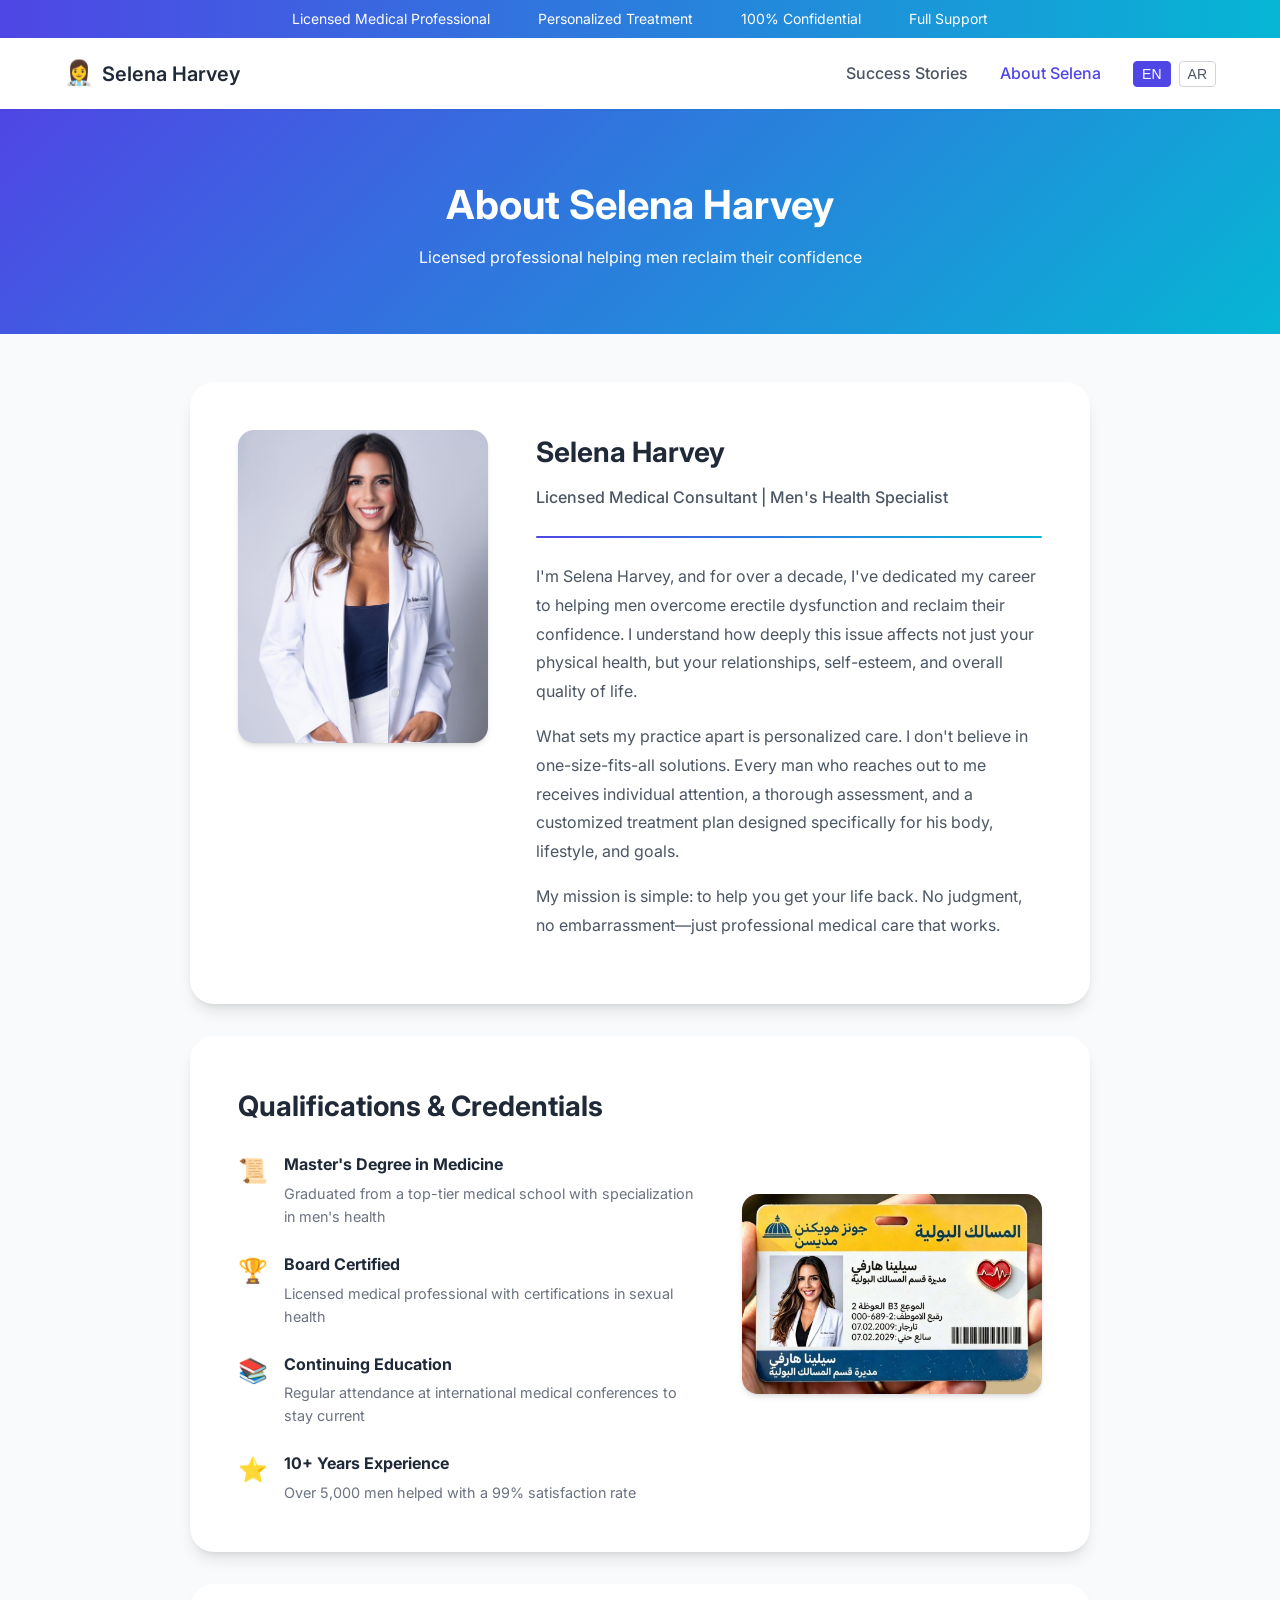
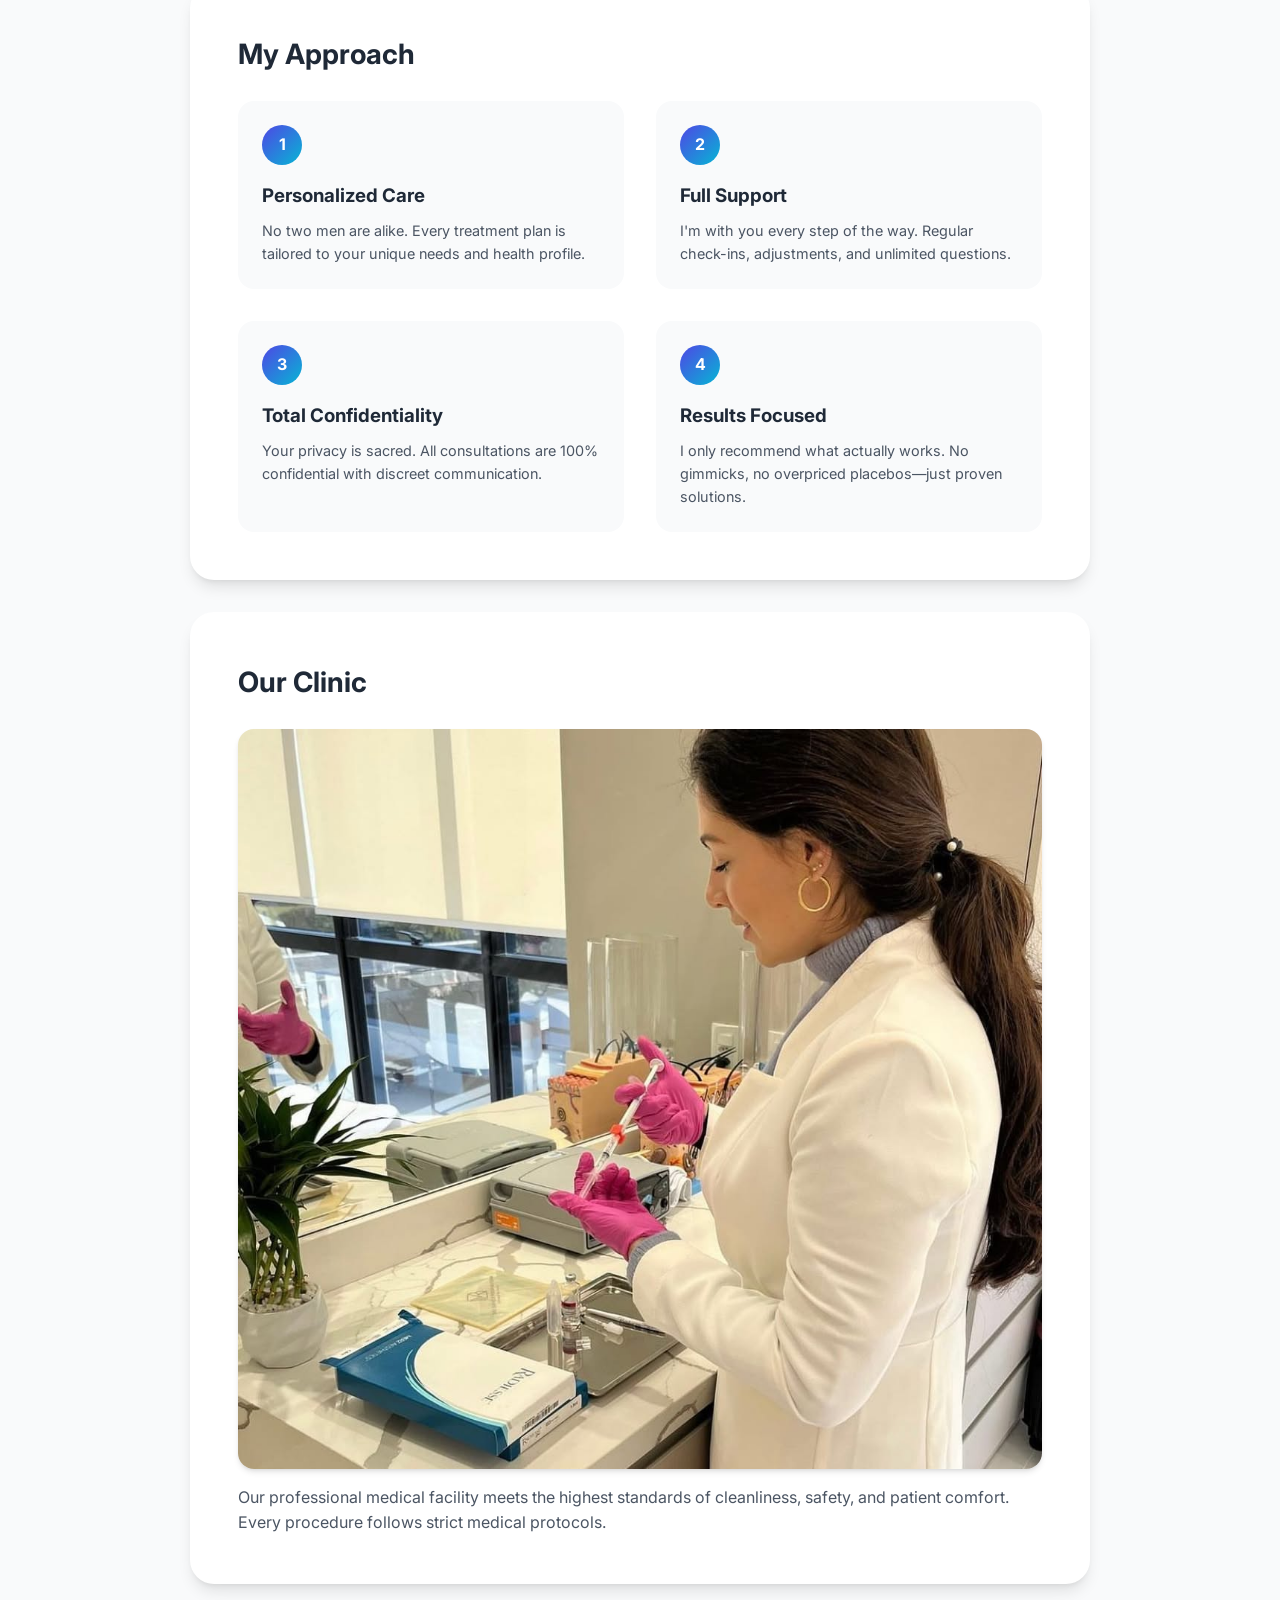
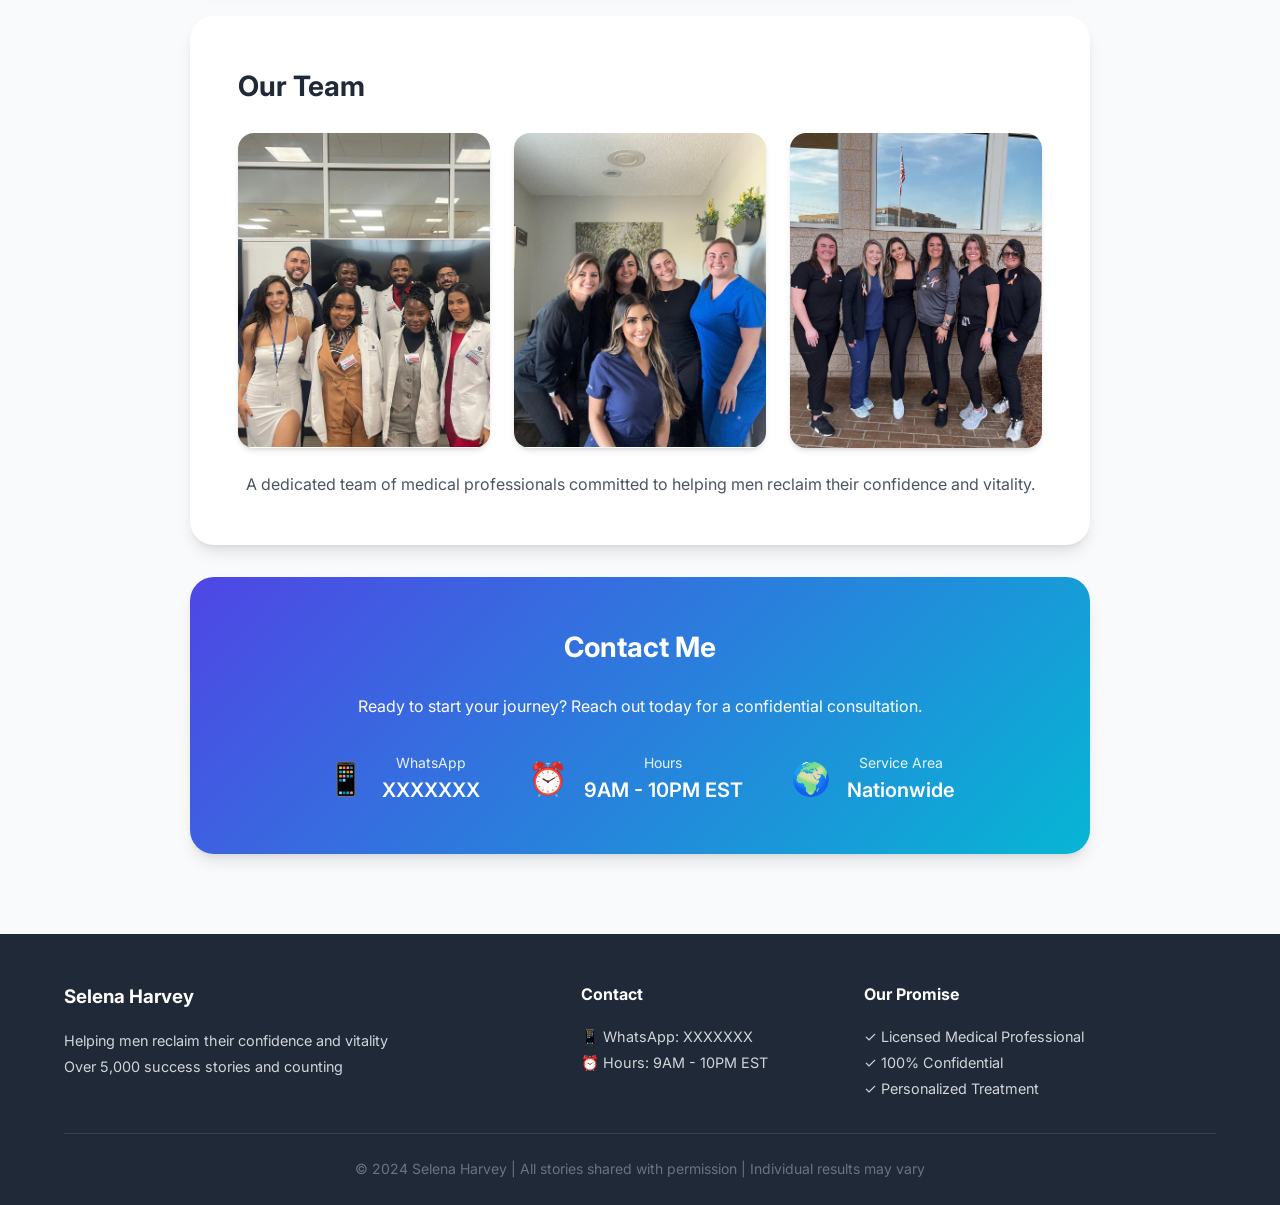
==== about.html @ 059a6baf "Add files via upload" ====
<!DOCTYPE html>
<html lang="en" dir="ltr">
<head>
  <meta charset="UTF-8">
  <meta name="viewport" content="width=device-width, initial-scale=1.0">
  <title>About Selena Harvey - Licensed Medical Professional</title>
  <link rel="preconnect" href="https://fonts.googleapis.com">
  <link rel="preconnect" href="https://fonts.gstatic.com" crossorigin>
  <link href="https://fonts.googleapis.com/css2?family=Inter:wght@400;500;600;700;800&display=swap" rel="stylesheet">
  <link rel="stylesheet" href="style.css">
</head>
<body class="about-page">
  <!-- Trust Bar -->
  <div class="trust-bar">
    <div class="container">
      <span data-i18n="trust_licensed">✓ Licensed Medical Professional</span>
      <span data-i18n="trust_personalized">✓ Personalized Treatment</span>
      <span data-i18n="trust_confidential">✓ 100% Confidential</span>
      <span data-i18n="trust_support">✓ Full Support</span>
    </div>
  </div>

  <!-- Navbar -->
  <nav class="navbar">
    <div class="container">
      <a href="index.html" class="logo">
        <span class="logo-icon">👩‍⚕️</span>
        <span data-i18n="selena_name">Selena Harvey</span>
      </a>
      <div class="nav-links">
        <a href="index.html" data-i18n="nav_home">Success Stories</a>
        <a href="about.html" class="active" data-i18n="nav_about">About Selena</a>
        <div class="lang-switcher">
          <button class="lang-btn active" onclick="switchLang('en')">EN</button>
          <button class="lang-btn" onclick="switchLang('ar')">AR</button>
        </div>
      </div>
      <button class="mobile-menu-btn" onclick="toggleMobileMenu()">☰</button>
    </div>
  </nav>
  <div class="mobile-menu" id="mobileMenu">
    <a href="index.html" data-i18n="nav_home">Success Stories</a>
    <a href="about.html" data-i18n="nav_about">About Selena</a>
    <div class="lang-switcher" style="padding: 0.75rem 0;">
      <button class="lang-btn active" onclick="switchLang('en')">EN</button>
      <button class="lang-btn" onclick="switchLang('ar')">AR</button>
    </div>
  </div>

  <!-- Page Header -->
  <section class="page-header">
    <div class="container">
      <h1 data-i18n="about_title">About Selena Harvey</h1>
      <p data-i18n="about_subtitle">Licensed professional helping men reclaim their confidence</p>
    </div>
  </section>

  <!-- About Section with Side Images -->
  <section class="about-section">
    <!-- Left Side Images -->
    <div class="side-images-outer left-outer">
      <div class="outer-image">
        <img src="images/work2.jpg" alt="Work">
      </div>
      <div class="outer-image">
        <img src="images/work3.jpg" alt="Work">
      </div>
    </div>

    <!-- Main Content -->
    <div class="container">
      <div class="about-content">
        <!-- Selena Profile -->
        <div class="about-card selena-profile">
          <div class="profile-image">
            <img src="images/selena.jpg" alt="Selena Harvey">
          </div>
          <div class="profile-info">
            <h2 data-i18n="selena_name">Selena Harvey</h2>
            <p class="profile-title" data-i18n="selena_title">Licensed Medical Consultant | Men's Health Specialist</p>
            <div class="profile-divider"></div>
            <p data-i18n="about_intro1">I'm Selena Harvey, and for over a decade, I've dedicated my career to helping men overcome erectile dysfunction and reclaim their confidence. I understand how deeply this issue affects not just your physical health, but your relationships, self-esteem, and overall quality of life.</p>
            <p data-i18n="about_intro2">What sets my practice apart is personalized care. I don't believe in one-size-fits-all solutions. Every man who reaches out to me receives individual attention, a thorough assessment, and a customized treatment plan designed specifically for his body, lifestyle, and goals.</p>
            <p data-i18n="about_intro3">My mission is simple: to help you get your life back. No judgment, no embarrassment—just professional medical care that works.</p>
          </div>
        </div>

        <!-- Qualifications -->
        <div class="about-card qualifications-card">
          <div class="qualifications-content">
            <h2 data-i18n="qual_title">Qualifications & Credentials</h2>
            <div class="qualification-list">
              <div class="qual-item">
                <span class="qual-icon">📜</span>
                <div>
                  <h4 data-i18n="qual1_title">Master's Degree in Medicine</h4>
                  <p data-i18n="qual1_desc">Graduated from a top-tier medical school with specialization in men's health</p>
                </div>
              </div>
              <div class="qual-item">
                <span class="qual-icon">🏆</span>
                <div>
                  <h4 data-i18n="qual2_title">Board Certified</h4>
                  <p data-i18n="qual2_desc">Licensed medical professional with certifications in sexual health</p>
                </div>
              </div>
              <div class="qual-item">
                <span class="qual-icon">📚</span>
                <div>
                  <h4 data-i18n="qual3_title">Continuing Education</h4>
                  <p data-i18n="qual3_desc">Regular attendance at international medical conferences to stay current</p>
                </div>
              </div>
              <div class="qual-item">
                <span class="qual-icon">⭐</span>
                <div>
                  <h4 data-i18n="qual4_title">10+ Years Experience</h4>
                  <p data-i18n="qual4_desc">Over 5,000 men helped with a 99% satisfaction rate</p>
                </div>
              </div>
            </div>
          </div>
          <div class="qualifications-image">
            <img src="images/card.png" alt="Credentials Card">
          </div>
        </div>

        <!-- My Approach -->
        <div class="about-card">
          <h2 data-i18n="approach_title">My Approach</h2>
          <div class="features-grid">
            <div class="feature-item">
              <div class="feature-icon">1</div>
              <h3 data-i18n="approach1_title">Personalized Care</h3>
              <p data-i18n="approach1_desc">No two men are alike. Every treatment plan is tailored to your unique needs and health profile.</p>
            </div>
            <div class="feature-item">
              <div class="feature-icon">2</div>
              <h3 data-i18n="approach2_title">Full Support</h3>
              <p data-i18n="approach2_desc">I'm with you every step of the way. Regular check-ins, adjustments, and unlimited questions.</p>
            </div>
            <div class="feature-item">
              <div class="feature-icon">3</div>
              <h3 data-i18n="approach3_title">Total Confidentiality</h3>
              <p data-i18n="approach3_desc">Your privacy is sacred. All consultations are 100% confidential with discreet communication.</p>
            </div>
            <div class="feature-item">
              <div class="feature-icon">4</div>
              <h3 data-i18n="approach4_title">Results Focused</h3>
              <p data-i18n="approach4_desc">I only recommend what actually works. No gimmicks, no overpriced placebos—just proven solutions.</p>
            </div>
          </div>
        </div>

        <!-- Our Clinic -->
        <div class="about-card">
          <h2 data-i18n="clinic_title">Our Clinic</h2>
          <div class="work-image">
            <img src="images/work.jpg" alt="Our Clinic">
          </div>
          <p style="margin-top: 1rem; color: var(--gray-600);" data-i18n="clinic_desc">Our professional medical facility meets the highest standards of cleanliness, safety, and patient comfort. Every procedure follows strict medical protocols.</p>
        </div>

        <!-- Our Team -->
        <div class="about-card">
          <h2 data-i18n="about_team_title">Our Team</h2>
          <div class="team-gallery">
            <div class="team-photo">
              <img src="images/team.jpg" alt="Our Team">
            </div>
            <div class="team-photo">
              <img src="images/team2.jpg" alt="Our Team">
            </div>
            <div class="team-photo">
              <img src="images/team3.jpg" alt="Our Team">
            </div>
          </div>
          <p style="margin-top: 1.5rem; color: var(--gray-600); text-align: center;" data-i18n="about_team_desc">A dedicated team of medical professionals committed to helping men reclaim their confidence and vitality.</p>
        </div>

        <!-- Contact Card -->
        <div class="about-card contact-card">
          <h2 data-i18n="contact_title">Contact Me</h2>
          <p data-i18n="contact_desc">Ready to start your journey? Reach out today for a confidential consultation.</p>
          <div class="contact-info-large">
            <div class="contact-item">
              <span class="contact-icon">📱</span>
              <div>
                <span class="contact-label" data-i18n="contact_whatsapp">WhatsApp</span>
                <span class="contact-value">XXXXXXX</span>
              </div>
            </div>
            <div class="contact-item">
              <span class="contact-icon">⏰</span>
              <div>
                <span class="contact-label" data-i18n="contact_hours">Hours</span>
                <span class="contact-value">9AM - 10PM EST</span>
              </div>
            </div>
            <div class="contact-item">
              <span class="contact-icon">🌍</span>
              <div>
                <span class="contact-label" data-i18n="contact_area">Service Area</span>
                <span class="contact-value" data-i18n="contact_nationwide">Nationwide</span>
              </div>
            </div>
          </div>
        </div>
      </div>
    </div>

    <!-- Right Side Images -->
    <div class="side-images-outer right-outer">
      <div class="outer-image">
        <img src="images/work4.jpg" alt="Work">
      </div>
      <div class="outer-image">
        <img src="images/work5.jpg" alt="Work">
      </div>
    </div>
  </section>

  <!-- Footer -->
  <footer class="footer">
    <div class="container">
      <div class="footer-content">
        <div class="footer-section">
          <h3 data-i18n="selena_name">Selena Harvey</h3>
          <p>
            <span data-i18n="footer_tagline">Helping men reclaim their confidence and vitality</span><br>
            <span data-i18n="footer_stories">Over 5,000 success stories and counting</span>
          </p>
        </div>
        <div class="footer-section">
          <h4 data-i18n="footer_contact">Contact</h4>
          <p>📱 <span data-i18n="footer_whatsapp">WhatsApp: XXXXXXX</span></p>
          <p>⏰ <span data-i18n="footer_hours">Hours: 9AM - 10PM EST</span></p>
        </div>
        <div class="footer-section">
          <h4 data-i18n="footer_promise">Our Promise</h4>
          <p>
            ✓ <span data-i18n="trust_licensed">Licensed Medical Professional</span><br>
            ✓ <span data-i18n="trust_confidential">100% Confidential</span><br>
            ✓ <span data-i18n="trust_personalized">Personalized Treatment</span>
          </p>
        </div>
      </div>
      <div class="footer-bottom">
        <p data-i18n="footer_copy">© 2024 Selena Harvey | All stories shared with permission | Individual results may vary</p>
      </div>
    </div>
  </footer>

  <script>
    // Translations
    const translations = {
      en: {
        trust_licensed: "Licensed Medical Professional",
        trust_personalized: "Personalized Treatment",
        trust_confidential: "100% Confidential",
        trust_support: "Full Support",
        selena_name: "Selena Harvey",
        selena_title: "Licensed Medical Consultant | Men's Health Specialist",
        nav_home: "Success Stories",
        nav_about: "About Selena",
        about_title: "About Selena Harvey",
        about_subtitle: "Licensed professional helping men reclaim their confidence",
        about_intro1: "I'm Selena Harvey, and for over a decade, I've dedicated my career to helping men overcome erectile dysfunction and reclaim their confidence. I understand how deeply this issue affects not just your physical health, but your relationships, self-esteem, and overall quality of life.",
        about_intro2: "What sets my practice apart is personalized care. I don't believe in one-size-fits-all solutions. Every man who reaches out to me receives individual attention, a thorough assessment, and a customized treatment plan designed specifically for his body, lifestyle, and goals.",
        about_intro3: "My mission is simple: to help you get your life back. No judgment, no embarrassment—just professional medical care that works.",
        qual_title: "Qualifications & Credentials",
        qual1_title: "Master's Degree in Medicine",
        qual1_desc: "Graduated from a top-tier medical school with specialization in men's health",
        qual2_title: "Board Certified",
        qual2_desc: "Licensed medical professional with certifications in sexual health",
        qual3_title: "Continuing Education",
        qual3_desc: "Regular attendance at international medical conferences to stay current",
        qual4_title: "10+ Years Experience",
        qual4_desc: "Over 5,000 men helped with a 99% satisfaction rate",
        approach_title: "My Approach",
        approach1_title: "Personalized Care",
        approach1_desc: "No two men are alike. Every treatment plan is tailored to your unique needs and health profile.",
        approach2_title: "Full Support",
        approach2_desc: "I'm with you every step of the way. Regular check-ins, adjustments, and unlimited questions.",
        approach3_title: "Total Confidentiality",
        approach3_desc: "Your privacy is sacred. All consultations are 100% confidential with discreet communication.",
        approach4_title: "Results Focused",
        approach4_desc: "I only recommend what actually works. No gimmicks, no overpriced placebos—just proven solutions.",
        clinic_title: "Our Clinic",
        clinic_desc: "Our professional medical facility meets the highest standards of cleanliness, safety, and patient comfort. Every procedure follows strict medical protocols.",
        about_team_title: "Our Team",
        about_team_desc: "A dedicated team of medical professionals committed to helping men reclaim their confidence and vitality.",
        contact_title: "Contact Me",
        contact_desc: "Ready to start your journey? Reach out today for a confidential consultation.",
        contact_whatsapp: "WhatsApp",
        contact_hours: "Hours",
        contact_area: "Service Area",
        contact_nationwide: "Nationwide",
        footer_tagline: "Helping men reclaim their confidence and vitality",
        footer_stories: "Over 5,000 success stories and counting",
        footer_contact: "Contact",
        footer_whatsapp: "WhatsApp: XXXXXXX",
        footer_hours: "Hours: 9AM - 10PM EST",
        footer_promise: "Our Promise",
        footer_copy: "© 2024 Selena Harvey | All stories shared with permission | Individual results may vary"
      },
      ar: {
        trust_licensed: "أخصائي طبي مرخص",
        trust_personalized: "علاج مخصص",
        trust_confidential: "100% سرية",
        trust_support: "دعم كامل",
        selena_name: "سيلينا هارفي",
        selena_title: "استشارية طبية مرخصة | أخصائية صحة الرجال",
        nav_home: "قصص النجاح",
        nav_about: "عن سيلينا",
        about_title: "عن سيلينا هارفي",
        about_subtitle: "أخصائية مرخصة تساعد الرجال على استعادة ثقتهم",
        about_intro1: "أنا سيلينا هارفي، وعلى مدار أكثر من عقد، كرست حياتي المهنية لمساعدة الرجال على التغلب على ضعف الانتصاب واستعادة ثقتهم بأنفسهم. أفهم كيف تؤثر هذه المشكلة بعمق ليس فقط على صحتك البدنية، بل على علاقاتك وتقديرك لذاتك وجودة حياتك بشكل عام.",
        about_intro2: "ما يميز ممارستي هو الرعاية الشخصية. لا أؤمن بالحلول الجاهزة. كل رجل يتواصل معي يحصل على اهتمام فردي، وتقييم شامل، وخطة علاج مخصصة مصممة خصيصاً لجسده وأسلوب حياته وأهدافه.",
        about_intro3: "مهمتي بسيطة: مساعدتك في استعادة حياتك. لا أحكام، لا إحراج—فقط رعاية طبية مهنية تعمل.",
        qual_title: "المؤهلات والشهادات",
        qual1_title: "درجة الماجستير في الطب",
        qual1_desc: "تخرجت من كلية طبية من الطراز الأول بتخصص في صحة الرجال",
        qual2_title: "معتمدة من المجلس",
        qual2_desc: "أخصائية طبية مرخصة مع شهادات في الصحة الجنسية",
        qual3_title: "التعليم المستمر",
        qual3_desc: "حضور منتظم للمؤتمرات الطبية الدولية للبقاء على اطلاع",
        qual4_title: "أكثر من 10 سنوات خبرة",
        qual4_desc: "تمت مساعدة أكثر من 5,000 رجل مع معدل رضا 99%",
        approach_title: "نهجي",
        approach1_title: "رعاية شخصية",
        approach1_desc: "لا يوجد رجلان متشابهان. كل خطة علاج مخصصة لتناسب احتياجاتك الفريدة وملفك الصحي.",
        approach2_title: "دعم كامل",
        approach2_desc: "أنا معك في كل خطوة على الطريق. فحوصات دورية، تعديلات، وأسئلة غير محدودة.",
        approach3_title: "سرية تامة",
        approach3_desc: "خصوصيتك مقدسة. جميع الاستشارات سرية 100% مع تواصل محترم.",
        approach4_title: "تركيز على النتائج",
        approach4_desc: "أوصي فقط بما يعمل فعلاً. لا حيل، لا أدوية وهمية بأسعار مبالغ فيها—فقط حلول مثبتة.",
        clinic_title: "عيادتنا",
        clinic_desc: "تلبي منشأتنا الطبية المحترفة أعلى معايير النظافة والسلامة وراحة المرضى. كل إجراء يتبع بروتوكولات طبية صارمة.",
        about_team_title: "فريقنا",
        about_team_desc: "فريق طبي متخصص ملتزم بمساعدة الرجال على استعادة ثقتهم وحيويتهم.",
        contact_title: "اتصل بي",
        contact_desc: "مستعد لبدء رحلتك؟ تواصل اليوم للحصول على استشارة سرية.",
        contact_whatsapp: "واتساب",
        contact_hours: "ساعات العمل",
        contact_area: "منطقة الخدمة",
        contact_nationwide: "على المستوى الوطني",
        footer_tagline: "مساعدة الرجال على استعادة ثقتهم وحيويتهم",
        footer_stories: "أكثر من 5,000 قصة نجاح وعدد متزايد",
        footer_contact: "اتصل بنا",
        footer_whatsapp: "واتساب: XXXXXXX",
        footer_hours: "ساعات العمل: 9 صباحاً - 10 مساءً",
        footer_promise: "وعدنا",
        footer_copy: "© 2024 سيلينا هارفي | جميع القصص مشتركة بإذن | النتائج الفردية قد تختلف"
      }
    };

    let currentLang = localStorage.getItem('lang') || 'en';

    function switchLang(lang) {
      currentLang = lang;
      localStorage.setItem('lang', lang);
      document.documentElement.lang = lang;
      document.documentElement.dir = lang === 'ar' ? 'rtl' : 'ltr';
      updateContent();
      updateLangButtons();
    }

    function updateContent() {
      const elements = document.querySelectorAll('[data-i18n]');
      elements.forEach(el => {
        const key = el.getAttribute('data-i18n');
        if (translations[currentLang] && translations[currentLang][key]) {
          el.textContent = translations[currentLang][key];
        }
      });
    }

    function updateLangButtons() {
      document.querySelectorAll('.lang-btn').forEach(btn => {
        btn.classList.remove('active');
        if (btn.textContent.toLowerCase() === currentLang) {
          btn.classList.add('active');
        }
      });
    }

    function toggleMobileMenu() {
      const menu = document.getElementById('mobileMenu');
      menu.classList.toggle('open');
    }

    // Initialize
    document.documentElement.lang = currentLang;
    document.documentElement.dir = currentLang === 'ar' ? 'rtl' : 'ltr';
    updateContent();
    updateLangButtons();
  </script>
</body>
</html>
---- style.css ----
* {
  margin: 0;
  padding: 0;
  box-sizing: border-box;
}

:root {
  --primary-color: #4f46e5;
  --primary-hover: #4338ca;
  --secondary-color: #06b6d4;
  --success-color: #10b981;
  --warning-color: #f59e0b;
  --danger-color: #ef4444;
  --gold-color: #fbbf24;
  --gray-50: #f9fafb;
  --gray-100: #f3f4f6;
  --gray-200: #e5e7eb;
  --gray-300: #d1d5db;
  --gray-400: #9ca3af;
  --gray-500: #6b7280;
  --gray-600: #4b5563;
  --gray-700: #374151;
  --gray-800: #1f2937;
  --gray-900: #111827;
  --shadow-sm: 0 1px 2px 0 rgba(0, 0, 0, 0.05);
  --shadow: 0 1px 3px 0 rgba(0, 0, 0, 0.1), 0 1px 2px -1px rgba(0, 0, 0, 0.1);
  --shadow-md: 0 4px 6px -1px rgba(0, 0, 0, 0.1), 0 2px 4px -2px rgba(0, 0, 0, 0.1);
  --shadow-lg: 0 10px 15px -3px rgba(0, 0, 0, 0.1), 0 4px 6px -4px rgba(0, 0, 0, 0.1);
  --shadow-xl: 0 20px 25px -5px rgba(0, 0, 0, 0.1), 0 8px 10px -6px rgba(0, 0, 0, 0.1);
  --radius-sm: 0.25rem;
  --radius: 0.5rem;
  --radius-md: 0.75rem;
  --radius-lg: 1rem;
  --radius-xl: 1.5rem;
}

body {
  font-family: "Inter", -apple-system, BlinkMacSystemFont, "Segoe UI", Roboto, "Helvetica Neue", Arial, sans-serif;
  line-height: 1.6;
  color: var(--gray-800);
  background-color: var(--gray-50);
}

.container {
  max-width: 1200px;
  margin: 0 auto;
  padding: 0 1.5rem;
}

/* Trust Bar */
.trust-bar {
  background: linear-gradient(90deg, var(--primary-color), var(--secondary-color));
  color: white;
  padding: 0.5rem 0;
}

.trust-bar .container {
  display: flex;
  justify-content: center;
  gap: 3rem;
  font-size: 0.875rem;
}

.trust-bar span {
  display: flex;
  align-items: center;
  gap: 0.25rem;
}

/* Navbar */
.navbar {
  background: white;
  box-shadow: var(--shadow-sm);
  position: sticky;
  top: 0;
  z-index: 100;
}

.navbar .container {
  display: flex;
  justify-content: space-between;
  align-items: center;
  padding-top: 1rem;
  padding-bottom: 1rem;
}

.logo {
  display: flex;
  align-items: center;
  gap: 0.5rem;
  font-size: 1.25rem;
  font-weight: 600;
  color: var(--gray-800);
  text-decoration: none;
}

.logo-icon {
  font-size: 1.5rem;
}

.nav-links {
  display: flex;
  align-items: center;
  gap: 2rem;
}

.nav-links a {
  color: var(--gray-600);
  text-decoration: none;
  font-weight: 500;
  transition: color 0.2s;
}

.nav-links a:hover,
.nav-links a.active {
  color: var(--primary-color);
}

.lang-switcher {
  display: flex;
  gap: 0.5rem;
}

.lang-btn {
  background: transparent;
  border: 1px solid var(--gray-300);
  padding: 0.25rem 0.5rem;
  border-radius: var(--radius-sm);
  cursor: pointer;
  font-size: 0.875rem;
  color: var(--gray-600);
  transition: all 0.2s;
}

.lang-btn.active,
.lang-btn:hover {
  background: var(--primary-color);
  color: white;
  border-color: var(--primary-color);
}

.mobile-menu-btn {
  display: none;
  background: none;
  border: none;
  font-size: 1.5rem;
  cursor: pointer;
}

.mobile-menu {
  display: none;
  background: white;
  padding: 1rem;
  box-shadow: var(--shadow-md);
}

.mobile-menu a {
  display: block;
  padding: 0.75rem 0;
  color: var(--gray-600);
  text-decoration: none;
  border-bottom: 1px solid var(--gray-100);
}

/* Hero Section */
.hero {
  background: linear-gradient(135deg, var(--primary-color) 0%, var(--secondary-color) 100%);
  color: white;
  padding: 5rem 0;
  text-align: center;
}

.hero-badge {
  display: inline-block;
  background: rgba(255, 255, 255, 0.2);
  padding: 0.5rem 1.5rem;
  border-radius: 2rem;
  font-size: 0.9rem;
  margin-bottom: 1.5rem;
  backdrop-filter: blur(10px);
}

.hero h1 {
  font-size: 2.5rem;
  font-weight: 700;
  margin-bottom: 1rem;
}

.hero p {
  font-size: 1.125rem;
  opacity: 0.9;
  margin-bottom: 2rem;
}

.hero-stats {
  display: flex;
  justify-content: center;
  gap: 4rem;
  margin-top: 3rem;
}

.hero-stat {
  text-align: center;
}

.hero-stat-number {
  display: block;
  font-size: 3rem;
  font-weight: 700;
  line-height: 1;
}

.hero-stat-label {
  font-size: 0.9rem;
  opacity: 0.9;
  margin-top: 0.5rem;
}

/* Selena Intro */
.selena-intro {
  padding: 4rem 0;
  background: white;
}

.selena-card {
  display: grid;
  grid-template-columns: 300px 1fr;
  gap: 3rem;
  background: linear-gradient(135deg, #f8fafc 0%, #f1f5f9 100%);
  border-radius: var(--radius-xl);
  padding: 3rem;
  box-shadow: var(--shadow-lg);
  align-items: center;
}

.selena-image {
  width: 100%;
  aspect-ratio: 1;
  border-radius: var(--radius-lg);
  overflow: hidden;
  box-shadow: var(--shadow-md);
}

.selena-image img {
  width: 100%;
  height: 100%;
  object-fit: cover;
}

.selena-info h2 {
  font-size: 2rem;
  color: var(--gray-800);
  margin-bottom: 0.5rem;
}

.selena-title {
  font-size: 1.125rem;
  color: var(--primary-color);
  font-weight: 500;
  margin-bottom: 1.5rem;
  line-height: 1.4;
}

.selena-desc {
  color: var(--gray-600);
  line-height: 1.8;
  margin-bottom: 1.5rem;
  font-size: 1rem;
}

.selena-certs {
  display: flex;
  gap: 0.75rem;
  flex-wrap: wrap;
}

.cert-badge {
  background: var(--primary-color);
  color: white;
  padding: 0.5rem 1rem;
  border-radius: 2rem;
  font-size: 0.875rem;
  font-weight: 500;
}

/* Stats Section */
.stats {
  background: var(--gray-100);
  padding: 3rem 0;
}

.stats .container {
  display: flex;
  justify-content: center;
  gap: 6rem;
  text-align: center;
}

.stat-item {
  text-align: center;
}

.stat-number {
  display: block;
  font-size: 2.5rem;
  font-weight: 700;
  color: var(--primary-color);
}

.stat-label {
  color: var(--gray-500);
  font-size: 0.875rem;
}

/* Pricing Section */
.pricing-section {
  background: linear-gradient(180deg, #f8fafc 0%, #e0f2fe 50%, #f0f9ff 100%);
  padding: 5rem 0;
  position: relative;
  overflow: hidden;
}

.pricing-section::before {
  content: "";
  position: absolute;
  top: -50%;
  left: -50%;
  width: 200%;
  height: 200%;
  background: radial-gradient(circle, rgba(79, 70, 229, 0.03) 0%, transparent 70%);
  pointer-events: none;
}

.pricing-section .section-header {
  text-align: center;
  margin-bottom: 4rem;
  position: relative;
  z-index: 1;
}

.pricing-section .section-header h2 {
  font-size: 2.5rem;
  background: linear-gradient(135deg, var(--gray-800) 0%, var(--primary-color) 100%);
  -webkit-background-clip: text;
  -webkit-text-fill-color: transparent;
  background-clip: text;
  margin-bottom: 0.75rem;
}

.pricing-section .section-header p {
  font-size: 1.125rem;
  color: var(--gray-500);
}

.section-badge {
  display: inline-block;
  background: linear-gradient(135deg, var(--primary-color), var(--secondary-color));
  color: white;
  padding: 0.5rem 1.5rem;
  border-radius: 2rem;
  font-size: 0.875rem;
  font-weight: 600;
  margin-bottom: 1.5rem;
  box-shadow: 0 4px 15px rgba(79, 70, 229, 0.3);
  text-transform: uppercase;
  letter-spacing: 0.05em;
}

.pricing-cards {
  display: grid;
  gap: 1.5rem;
  position: relative;
  z-index: 1;
}

.pricing-card {
  background: white;
  border-radius: 24px;
  padding: 3rem 2.5rem;
  box-shadow: 0 10px 40px rgba(0, 0, 0, 0.08);
  border: 1px solid rgba(229, 231, 235, 0.5);
  text-align: center;
  position: relative;
  transition: all 0.4s cubic-bezier(0.4, 0, 0.2, 1);
  overflow: hidden;
  max-width: 600px;
  margin: 0 auto;
}

.pricing-card::before {
  content: "";
  position: absolute;
  top: 0;
  left: 0;
  right: 0;
  height: 4px;
  background: linear-gradient(90deg, var(--primary-color), var(--secondary-color));
  opacity: 0;
  transition: opacity 0.3s;
}

.pricing-card:hover {
  transform: translateY(-8px);
  box-shadow: 0 20px 60px rgba(0, 0, 0, 0.12);
}

.pricing-card:hover::before {
  opacity: 1;
}

.pricing-title {
  font-size: 1.75rem;
  color: var(--gray-800);
  margin-bottom: 1.5rem;
  font-weight: 700;
}

.pricing-subtitle {
  display: inline-flex;
  align-items: center;
  gap: 0.5rem;
  background: linear-gradient(135deg, rgba(79, 70, 229, 0.1), rgba(6, 182, 212, 0.1));
  color: var(--primary-color);
  padding: 0.5rem 1.25rem;
  border-radius: 2rem;
  font-size: 0.875rem;
  font-weight: 600;
  margin-bottom: 2rem;
  border: 1px solid rgba(79, 70, 229, 0.2);
}

.pricing-badges {
  display: flex;
  justify-content: center;
  gap: 0.75rem;
  flex-wrap: wrap;
  margin: 1.5rem 0;
}

.pricing-badge {
  background: rgba(79, 70, 229, 0.1);
  color: var(--primary-color);
  padding: 0.6rem 1.25rem;
  border-radius: 2rem;
  font-weight: 600;
  font-size: 0.9rem;
  display: flex;
  align-items: center;
  gap: 0.4rem;
}

.pricing-features {
  list-style: none;
  margin: 0 0 2.5rem 0;
  background: rgba(249, 250, 251, 0.8);
  border-radius: 16px;
  padding: 1.5rem;
  text-align: center;
}

.pricing-features li {
  padding: 0.875rem 0;
  border-bottom: 1px dashed var(--gray-200);
  color: var(--gray-600);
  display: flex;
  align-items: center;
  justify-content: center;
  gap: 0.875rem;
  font-size: 0.95rem;
}

.pricing-features li:last-child {
  border-bottom: none;
}

.pricing-features .check {
  width: 24px;
  height: 24px;
  background: linear-gradient(135deg, var(--success-color), #34d399);
  color: white;
  border-radius: 50%;
  display: flex;
  align-items: center;
  justify-content: center;
  font-size: 0.75rem;
  flex-shrink: 0;
  box-shadow: 0 2px 8px rgba(16, 185, 129, 0.3);
}

.pricing-btn {
  display: inline-block;
  padding: 1.25rem 2rem;
  border-radius: 12px;
  text-decoration: none;
  font-weight: 700;
  font-size: 1.1rem;
  transition: all 0.3s cubic-bezier(0.4, 0, 0.2, 1);
  position: relative;
  overflow: hidden;
  text-transform: uppercase;
  letter-spacing: 0.02em;
  cursor: pointer;
  font-family: inherit;
  border: none;
}

.pricing-btn-primary {
  background: linear-gradient(135deg, var(--primary-color), var(--secondary-color));
  color: white;
  box-shadow: 0 4px 15px rgba(79, 70, 229, 0.4);
}

.pricing-btn-primary:hover {
  transform: translateY(-2px);
  box-shadow: 0 12px 35px rgba(79, 70, 229, 0.5);
}

/* Reviews Section */
.featured-reviews {
  padding: 4rem 0;
}

.section-header {
  text-align: center;
  margin-bottom: 3rem;
}

.section-header h2 {
  font-size: 1.75rem;
  color: var(--gray-800);
  margin-bottom: 0.5rem;
}

.section-header p {
  color: var(--gray-500);
}

.reviews-grid {
  display: grid;
  grid-template-columns: repeat(3, 1fr);
  gap: 1.5rem;
}

.review-card {
  background: white;
  border-radius: var(--radius-lg);
  padding: 1.5rem;
  box-shadow: var(--shadow);
  transition: all 0.3s;
  text-align: left;
}

.review-card:hover {
  box-shadow: var(--shadow-lg);
  transform: translateY(-3px);
}

.review-card.featured {
  border: 2px solid var(--gold-color);
  position: relative;
}

.review-card.featured::before {
  content: "FEATURED";
  position: absolute;
  top: -1px;
  right: 1rem;
  background: var(--gold-color);
  color: white;
  font-size: 0.75rem;
  font-weight: 600;
  padding: 0.25rem 0.75rem;
  border-radius: 0 0 var(--radius) var(--radius);
}

.review-header {
  display: flex;
  align-items: center;
  justify-content: space-between;
  margin-bottom: 1rem;
}

.reviewer-info {
  display: flex;
  align-items: center;
  gap: 0.75rem;
}

.reviewer-info img {
  width: 45px;
  height: 45px;
  border-radius: 50%;
  object-fit: cover;
  flex-shrink: 0;
}

.reviewer-name {
  font-weight: 600;
  color: var(--gray-800);
}

.reviewer-name span {
  display: block;
  font-size: 0.75rem;
  color: var(--gray-500);
  font-weight: 400;
}

.review-rating {
  display: flex;
  gap: 0.125rem;
}

.star {
  color: var(--gold-color);
  font-size: 1.1rem;
}

.review-content {
  color: var(--gray-600);
  line-height: 1.7;
  font-size: 0.95rem;
}

.effect-tag {
  display: inline-block;
  padding: 0.25rem 0.75rem;
  background: var(--success-color);
  color: white;
  font-size: 0.8rem;
  border-radius: 2rem;
  margin-top: 0.75rem;
  font-weight: 500;
}

.review-meta {
  display: flex;
  flex-wrap: wrap;
  gap: 0.75rem;
  margin-top: 1rem;
  padding-top: 1rem;
  border-top: 1px solid var(--gray-100);
  font-size: 0.8rem;
  color: var(--gray-500);
}

.text-center {
  text-align: center;
}

.btn-primary {
  display: inline-block;
  background: var(--primary-color);
  color: white;
  border: none;
  border-radius: var(--radius);
  font-weight: 500;
  cursor: pointer;
  transition: all 0.2s;
  text-decoration: none;
  padding: 0.75rem 2rem;
}

.btn-primary:hover {
  background: var(--primary-hover);
  transform: translateY(-2px);
  box-shadow: var(--shadow-md);
}

.btn-large {
  padding: 1rem 2.5rem;
  font-size: 1.1rem;
}

/* Team Section */
.team-section {
  background: var(--gray-100);
  padding: 4rem 0;
}

.team-section h2 {
  text-align: center;
  font-size: 1.75rem;
  margin-bottom: 0.5rem;
}

.section-desc {
  text-align: center;
  color: var(--gray-500);
  margin-bottom: 2rem;
}

.team-gallery {
  display: grid;
  grid-template-columns: repeat(3, 1fr);
  gap: 1.5rem;
  max-width: 1200px;
  margin: 0 auto;
}

.team-image {
  border-radius: var(--radius-lg);
  overflow: hidden;
  box-shadow: var(--shadow-lg);
}

.team-image img {
  width: 100%;
  height: auto;
  display: block;
}

/* Process Section */
.process {
  background: linear-gradient(135deg, var(--primary-color) 0%, var(--secondary-color) 100%);
  color: white;
  padding: 4rem 0;
}

.process h2 {
  text-align: center;
  font-size: 1.75rem;
  margin-bottom: 3rem;
}

.process-steps {
  display: grid;
  grid-template-columns: repeat(4, 1fr);
  gap: 2rem;
}

.process-step {
  text-align: center;
}

.step-number {
  width: 60px;
  height: 60px;
  background: rgba(255, 255, 255, 0.2);
  border-radius: 50%;
  display: flex;
  align-items: center;
  justify-content: center;
  font-size: 1.5rem;
  font-weight: 700;
  margin: 0 auto 1rem;
  border: 2px solid rgba(255, 255, 255, 0.5);
}

.process-step h3 {
  font-size: 1.125rem;
  margin-bottom: 0.5rem;
}

.process-step p {
  opacity: 0.9;
  font-size: 0.9rem;
}

/* Footer */
.footer {
  background: var(--gray-800);
  color: var(--gray-300);
  padding: 3rem 0 1.5rem;
}

.footer-content {
  display: grid;
  grid-template-columns: 2fr 1fr 1.5fr;
  gap: 3rem;
  margin-bottom: 2rem;
}

.footer-section h3,
.footer-section h4 {
  color: white;
  margin-bottom: 1rem;
}

.footer-section p {
  font-size: 0.9rem;
  line-height: 1.8;
}

.footer-bottom {
  border-top: 1px solid var(--gray-700);
  padding-top: 1.5rem;
  text-align: center;
  font-size: 0.875rem;
  color: var(--gray-500);
}

/* Modal */
.modal-overlay {
  position: fixed;
  top: 0;
  left: 0;
  right: 0;
  bottom: 0;
  background: rgba(0, 0, 0, 0.5);
  display: none;
  align-items: center;
  justify-content: center;
  z-index: 1000;
}

.modal-overlay.active {
  display: flex;
}

.modal-content {
  background: white;
  padding: 2rem;
  border-radius: 12px;
  text-align: center;
  min-width: 300px;
  box-shadow: 0 4px 20px rgba(0, 0, 0, 0.3);
}

.modal-text {
  font-size: 1rem;
  color: #333;
  margin-bottom: 1.5rem;
}

.modal-btn {
  background: #0066cc;
  color: white;
  border: 2px solid white;
  border-radius: 20px;
  padding: 0.5rem 2rem;
  font-size: 1rem;
  cursor: pointer;
  outline: none;
  box-shadow: 0 0 0 2px #0066cc;
}

.modal-btn:hover {
  background: #0052a3;
}

/* About Page */
.about-page .page-header {
  background: linear-gradient(135deg, var(--primary-color) 0%, var(--secondary-color) 100%);
  color: white;
  padding: 4rem 0;
  text-align: center;
}

.about-page .page-header h1 {
  font-size: 2.5rem;
  margin-bottom: 0.5rem;
}

.about-section {
  padding: 4rem 0;
  position: relative;
}

.about-card {
  background: white;
  border-radius: var(--radius-xl);
  padding: 3rem;
  box-shadow: var(--shadow-lg);
  margin-bottom: 2rem;
}

.about-card h2 {
  font-size: 1.75rem;
  color: var(--gray-800);
  margin-bottom: 1.5rem;
}

.selena-profile {
  display: grid;
  grid-template-columns: 250px 1fr;
  gap: 3rem;
  align-items: start;
}

.profile-image {
  border-radius: var(--radius-lg);
  overflow: hidden;
  box-shadow: var(--shadow-md);
}

.profile-image img {
  width: 100%;
  height: auto;
  display: block;
}

.profile-info h2 {
  margin-bottom: 0.5rem;
}

.profile-title {
  color: var(--primary-color);
  font-weight: 500;
  margin-bottom: 1.5rem;
}

.profile-divider {
  height: 2px;
  background: linear-gradient(90deg, var(--primary-color), var(--secondary-color));
  margin: 1.5rem 0;
  border-radius: 1px;
}

.profile-info p {
  color: var(--gray-600);
  line-height: 1.8;
  margin-bottom: 1rem;
}

.qualifications-card {
  display: grid;
  grid-template-columns: 1fr 300px;
  gap: 3rem;
  align-items: center;
}

.qualification-list {
  display: flex;
  flex-direction: column;
  gap: 1.5rem;
}

.qual-item {
  display: flex;
  align-items: flex-start;
  gap: 1rem;
}

.qual-icon {
  font-size: 1.5rem;
  flex-shrink: 0;
}

.qual-item h4 {
  color: var(--gray-800);
  margin-bottom: 0.25rem;
}

.qual-item p {
  color: var(--gray-500);
  font-size: 0.9rem;
}

.qualifications-image {
  border-radius: var(--radius-lg);
  overflow: hidden;
  box-shadow: var(--shadow-md);
}

.qualifications-image img {
  width: 100%;
  height: auto;
  display: block;
}

.features-grid {
  display: grid;
  grid-template-columns: repeat(2, 1fr);
  gap: 2rem;
}

.feature-item {
  padding: 1.5rem;
  background: var(--gray-50);
  border-radius: var(--radius-lg);
}

.feature-icon {
  width: 40px;
  height: 40px;
  background: linear-gradient(135deg, var(--primary-color), var(--secondary-color));
  color: white;
  border-radius: 50%;
  display: flex;
  align-items: center;
  justify-content: center;
  font-weight: 700;
  margin-bottom: 1rem;
}

.feature-item h3 {
  color: var(--gray-800);
  margin-bottom: 0.5rem;
}

.feature-item p {
  color: var(--gray-600);
  font-size: 0.9rem;
  line-height: 1.6;
}

.work-image {
  border-radius: var(--radius-lg);
  overflow: hidden;
  box-shadow: var(--shadow-md);
}

.work-image img {
  width: 100%;
  height: auto;
  display: block;
}

.team-photo {
  border-radius: var(--radius-lg);
  overflow: hidden;
  box-shadow: var(--shadow-md);
}

.team-photo img {
  width: 100%;
  height: auto;
  display: block;
}

.contact-card {
  background: linear-gradient(135deg, var(--primary-color) 0%, var(--secondary-color) 100%);
  color: white;
  text-align: center;
}

.contact-card h2 {
  color: white;
}

.contact-info-large {
  display: flex;
  justify-content: center;
  gap: 3rem;
  margin-top: 2rem;
  flex-wrap: wrap;
}

.contact-item {
  display: flex;
  align-items: center;
  gap: 1rem;
}

.contact-icon {
  font-size: 2rem;
}

.contact-label {
  display: block;
  font-size: 0.875rem;
  opacity: 0.9;
}

.contact-value {
  display: block;
  font-size: 1.25rem;
  font-weight: 600;
}

/* Side Images for About Page */
.about-section {
  position: relative;
  display: flex;
  justify-content: center;
  align-items: flex-start;
  gap: 2rem;
  padding: 3rem 0;
}

.about-content {
  max-width: 900px;
  margin: 0 auto;
  flex: 0 1 900px;
}

.side-images-outer {
  display: flex;
  flex-direction: column;
  gap: 2rem;
  width: 320px;
  flex-shrink: 0;
  margin-top: 2rem;
}

.side-images-outer.left-outer {
  align-items: flex-end;
}

.side-images-outer.right-outer {
  align-items: flex-start;
}

.outer-image {
  border-radius: var(--radius-lg);
  overflow: hidden;
  box-shadow: var(--shadow-md);
  width: 300px;
}

.outer-image img {
  width: 100%;
  height: auto;
  display: block;
  aspect-ratio: 1;
  object-fit: cover;
}

/* RTL Support */
[dir="rtl"] .nav-links {
  flex-direction: row-reverse;
}

[dir="rtl"] .logo {
  flex-direction: row-reverse;
}

[dir="rtl"] .hero-stats {
  flex-direction: row-reverse;
}

[dir="rtl"] .stats .container {
  flex-direction: row-reverse;
}

[dir="rtl"] .selena-card {
  direction: rtl;
}

[dir="rtl"] .selena-certs {
  flex-direction: row-reverse;
}

[dir="rtl"] .review-card.featured::before {
  right: auto;
  left: 1rem;
}

[dir="rtl"] .process-steps {
  direction: rtl;
}

[dir="rtl"] .footer-content {
  direction: rtl;
}

[dir="rtl"] .selena-profile {
  direction: rtl;
}

[dir="rtl"] .qualifications-card {
  direction: rtl;
}

[dir="rtl"] .qual-item {
  flex-direction: row-reverse;
}

[dir="rtl"] .features-grid {
  direction: rtl;
}

[dir="rtl"] .feature-item {
  text-align: right;
}

[dir="rtl"] .contact-info-large {
  flex-direction: row-reverse;
}

[dir="rtl"] .contact-item {
  flex-direction: row-reverse;
}

/* Responsive */
@media (max-width: 1400px) {
  .side-images-outer {
    display: none;
  }
}

@media (max-width: 1024px) {
  .reviews-grid {
    grid-template-columns: repeat(2, 1fr);
  }

  .selena-card,
  .selena-profile,
  .qualifications-card {
    grid-template-columns: 1fr;
  }

  .selena-image,
  .profile-image,
  .qualifications-image {
    max-width: 300px;
    margin: 0 auto;
  }

  .team-gallery {
    grid-template-columns: 1fr;
    max-width: 600px;
  }
}

@media (max-width: 768px) {
  .trust-bar .container {
    gap: 0.75rem;
    font-size: 0.75rem;
    flex-wrap: wrap;
  }

  .nav-links {
    display: none;
  }

  .mobile-menu-btn {
    display: block;
  }

  .mobile-menu.open {
    display: block;
  }

  .hero h1 {
    font-size: 1.75rem;
  }

  .hero-stats {
    gap: 2rem;
    flex-wrap: wrap;
  }

  .hero-stat-number {
    font-size: 2rem;
  }

  .stats .container {
    gap: 2rem;
    flex-wrap: wrap;
  }

  .reviews-grid {
    grid-template-columns: 1fr;
  }

  .process-steps {
    grid-template-columns: 1fr;
  }

  .footer-content {
    grid-template-columns: 1fr;
    gap: 2rem;
  }

  .selena-card,
  .about-card {
    padding: 2rem 1.5rem;
  }

  .features-grid {
    grid-template-columns: 1fr;
  }

  .contact-info-large {
    gap: 1.5rem;
  }

  .pricing-section .section-header h2 {
    font-size: 2rem;
  }
}
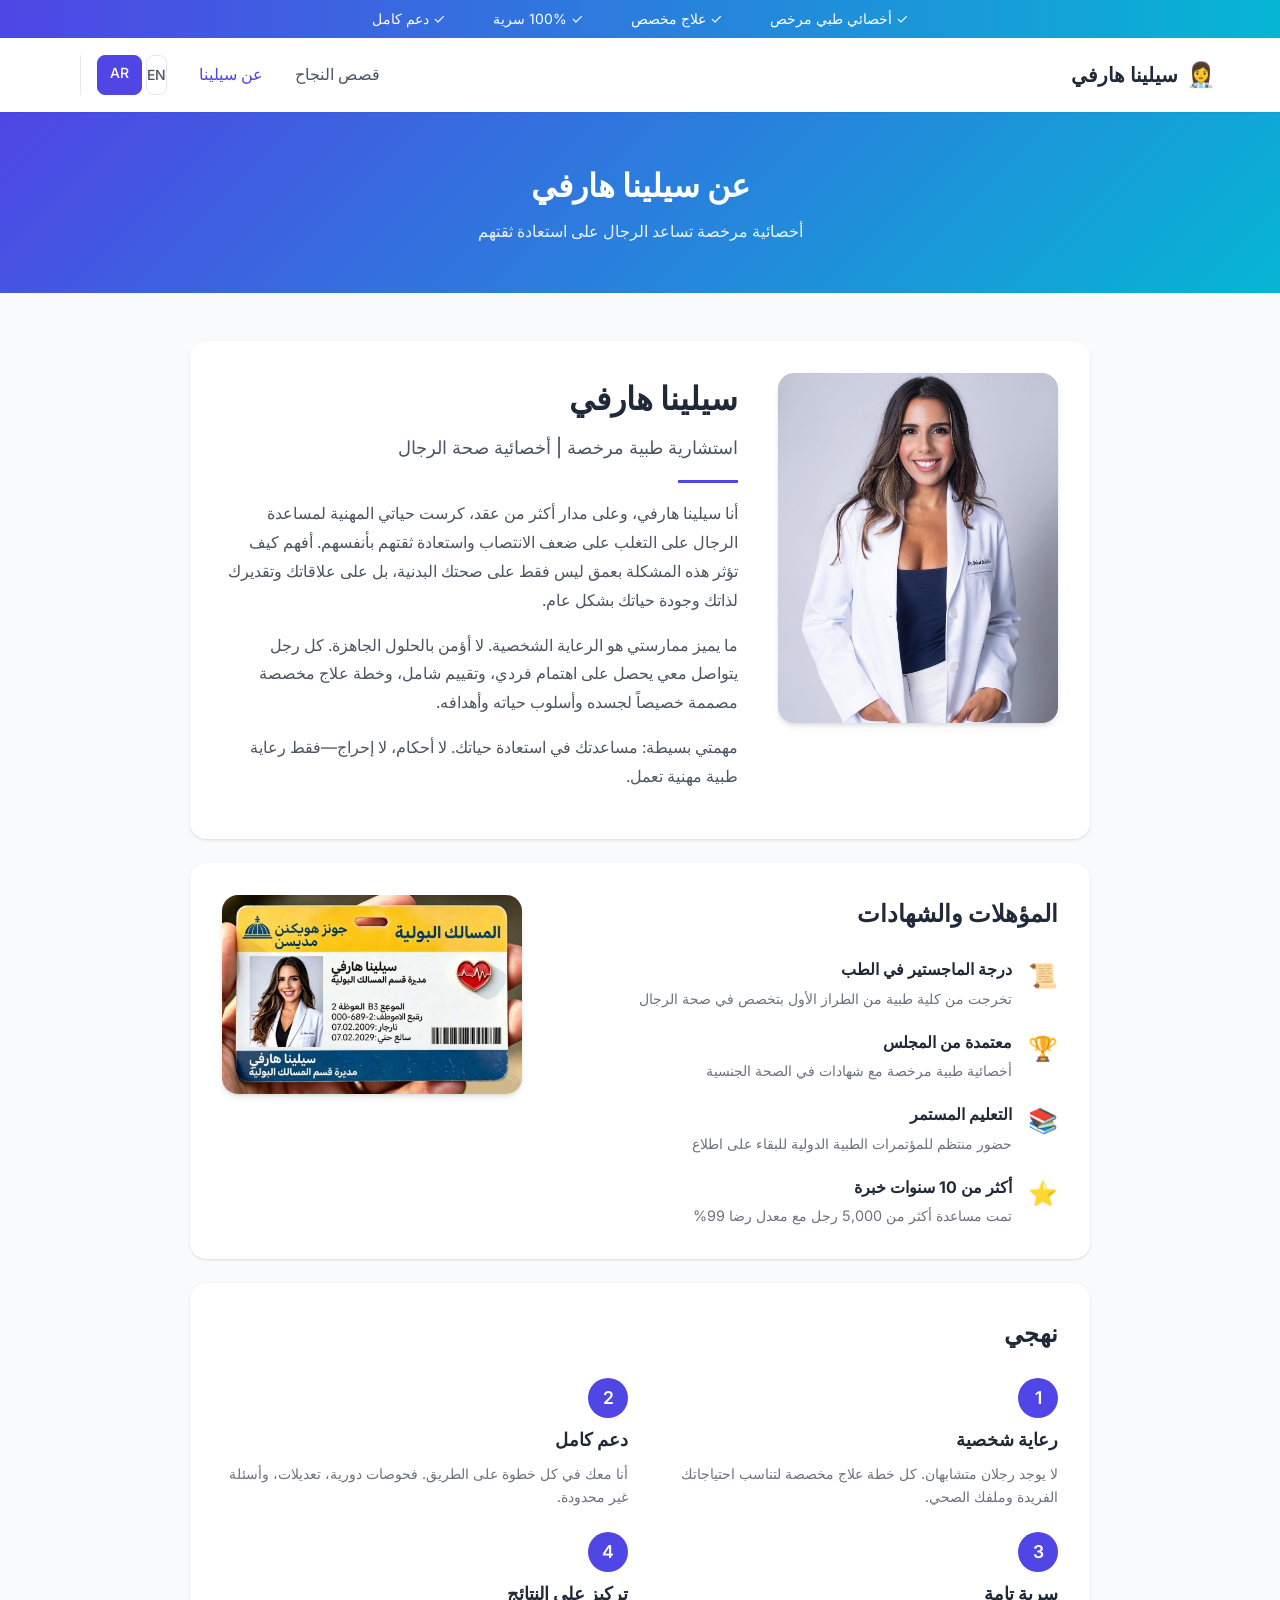
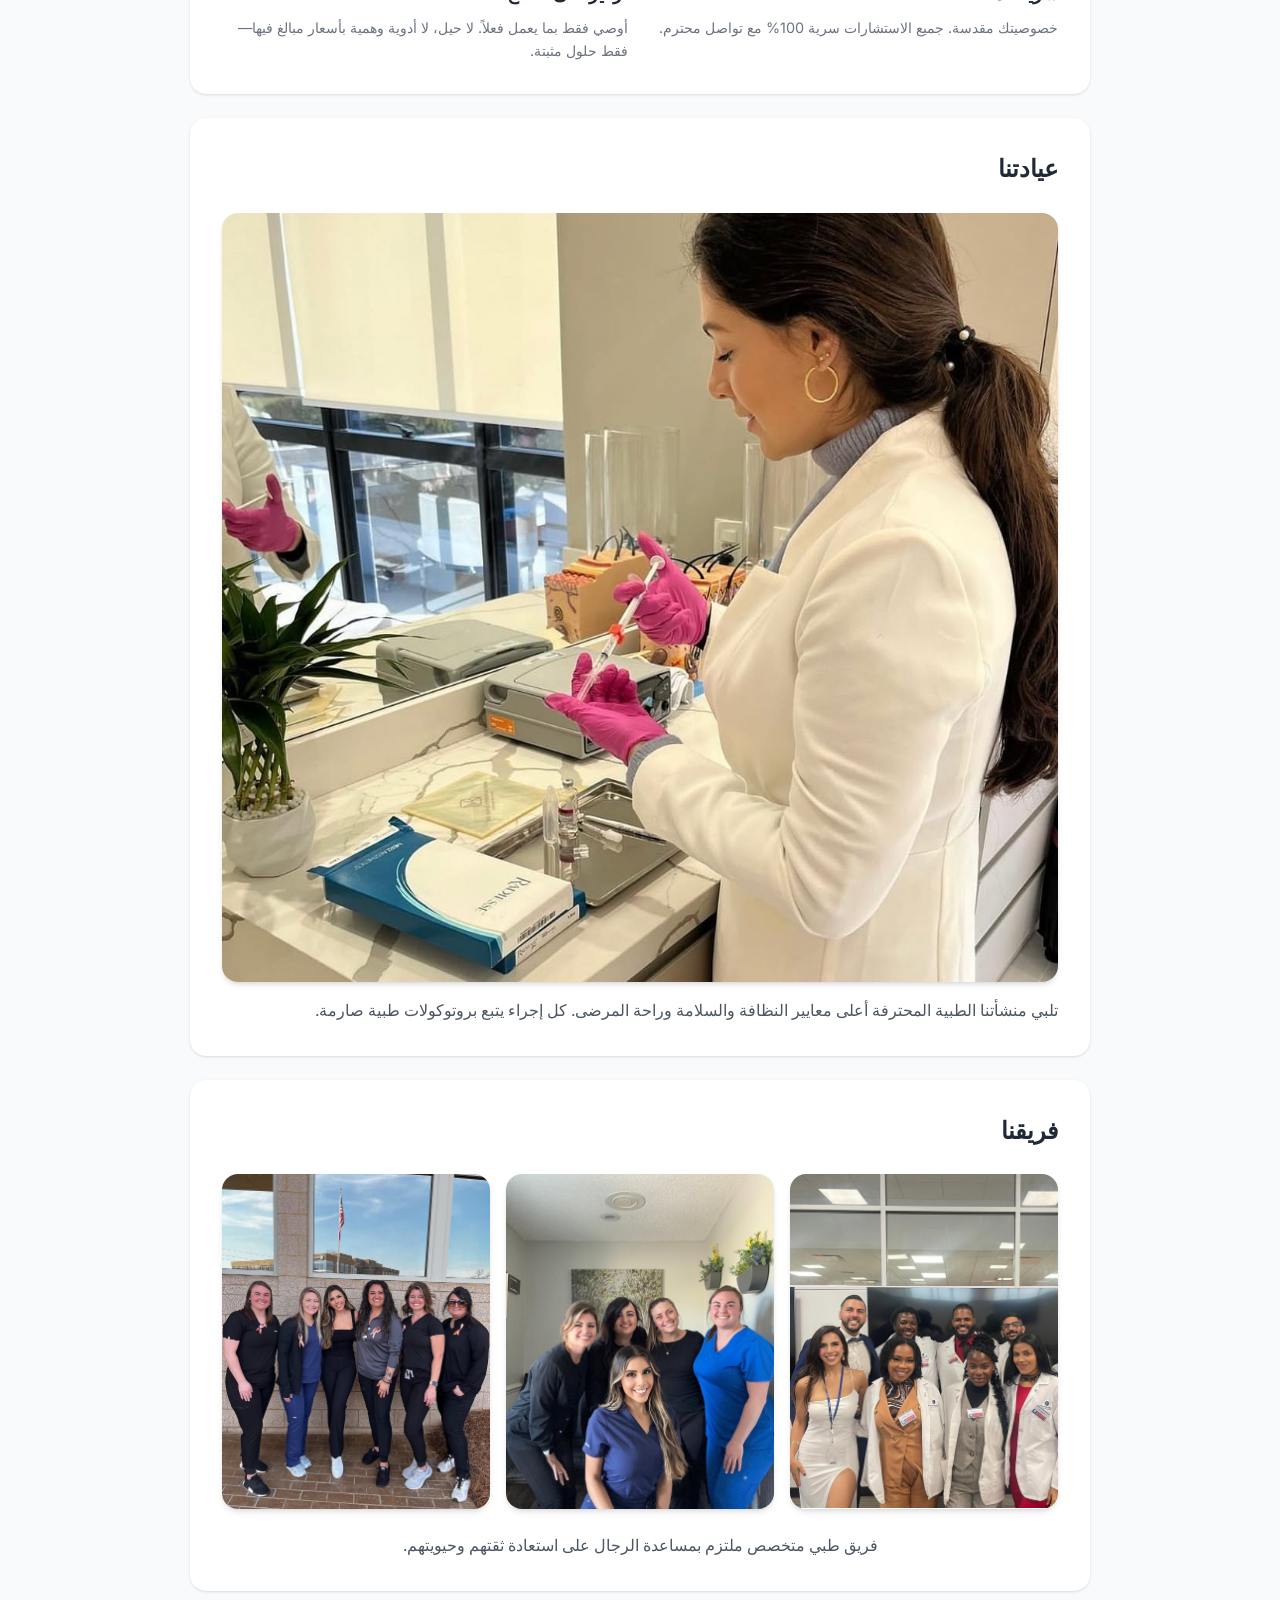
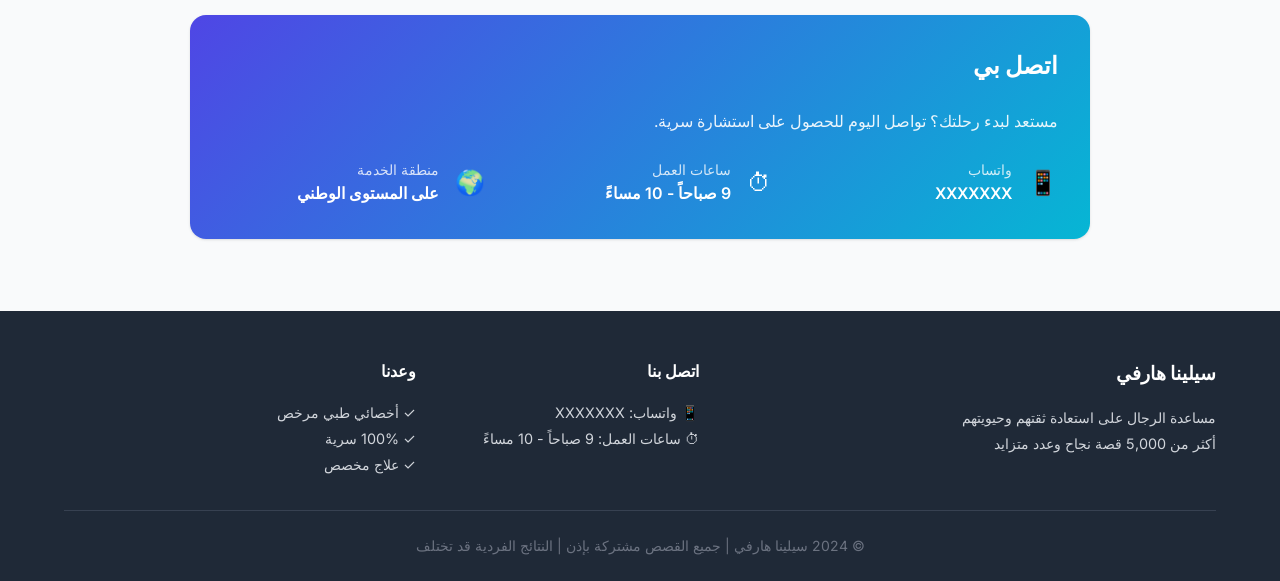
==== commit 87d33e76: "Add files via upload" ====
--- a/about.html
+++ b/about.html
@@ -1,401 +1,255 @@
 <!DOCTYPE html>
-<html lang="en" dir="ltr">
+<html lang="ar" dir="rtl">
 <head>
-  <meta charset="UTF-8">
-  <meta name="viewport" content="width=device-width, initial-scale=1.0">
-  <title>About Selena Harvey - Licensed Medical Professional</title>
+  <meta charset="UTF-8" />
+  <meta name="viewport" content="width=device-width, initial-scale=1.0" />
+  <title>عن سيلينا هارفي - استشارية طبية مرخصة</title>
   <link rel="preconnect" href="https://fonts.googleapis.com">
   <link rel="preconnect" href="https://fonts.gstatic.com" crossorigin>
   <link href="https://fonts.googleapis.com/css2?family=Inter:wght@400;500;600;700;800&display=swap" rel="stylesheet">
-  <link rel="stylesheet" href="style.css">
+  <link rel="stylesheet" href="./css/main.css">
 </head>
-<body class="about-page">
-  <!-- Trust Bar -->
+<body>
+  <!-- TrustBar -->
   <div class="trust-bar">
     <div class="container">
-      <span data-i18n="trust_licensed">✓ Licensed Medical Professional</span>
-      <span data-i18n="trust_personalized">✓ Personalized Treatment</span>
-      <span data-i18n="trust_confidential">✓ 100% Confidential</span>
-      <span data-i18n="trust_support">✓ Full Support</span>
+      <span>&#10003; أخصائي طبي مرخص</span>
+      <span>&#10003; علاج مخصص</span>
+      <span>&#10003; 100% سرية</span>
+      <span>&#10003; دعم كامل</span>
     </div>
   </div>
 
   <!-- Navbar -->
   <nav class="navbar">
     <div class="container">
-      <a href="index.html" class="logo">
-        <span class="logo-icon">👩‍⚕️</span>
-        <span data-i18n="selena_name">Selena Harvey</span>
+      <a href="./index.html" class="logo">
+        <span class="logo-icon">&#128105;&#8205;&#9877;&#65039;</span>
+        <span>سيلينا هارفي</span>
       </a>
       <div class="nav-links">
-        <a href="index.html" data-i18n="nav_home">Success Stories</a>
-        <a href="about.html" class="active" data-i18n="nav_about">About Selena</a>
+        <a href="./index.html">قصص النجاح</a>
+        <a href="./about.html" class="active">عن سيلينا</a>
         <div class="lang-switcher">
-          <button class="lang-btn active" onclick="switchLang('en')">EN</button>
-          <button class="lang-btn" onclick="switchLang('ar')">AR</button>
-        </div>
-      </div>
-      <button class="mobile-menu-btn" onclick="toggleMobileMenu()">☰</button>
+          <a href="./en/about.html" class="lang-btn">EN</a>
+          <span class="lang-btn active">AR</span>
+        </div>
+      </div>
+      <button class="mobile-menu-btn" onclick="toggleMobileMenu()">&#9776;</button>
     </div>
   </nav>
   <div class="mobile-menu" id="mobileMenu">
-    <a href="index.html" data-i18n="nav_home">Success Stories</a>
-    <a href="about.html" data-i18n="nav_about">About Selena</a>
+    <a href="./index.html">قصص النجاح</a>
+    <a href="./about.html">عن سيلينا</a>
     <div class="lang-switcher" style="padding: 0.75rem 0;">
-      <button class="lang-btn active" onclick="switchLang('en')">EN</button>
-      <button class="lang-btn" onclick="switchLang('ar')">AR</button>
+      <a href="./en/about.html" class="lang-btn">EN</a>
+      <span class="lang-btn active">AR</span>
     </div>
   </div>
 
-  <!-- Page Header -->
-  <section class="page-header">
-    <div class="container">
-      <h1 data-i18n="about_title">About Selena Harvey</h1>
-      <p data-i18n="about_subtitle">Licensed professional helping men reclaim their confidence</p>
-    </div>
-  </section>
-
-  <!-- About Section with Side Images -->
-  <section class="about-section">
-    <!-- Left Side Images -->
-    <div class="side-images-outer left-outer">
-      <div class="outer-image">
-        <img src="images/work2.jpg" alt="Work">
-      </div>
-      <div class="outer-image">
-        <img src="images/work3.jpg" alt="Work">
-      </div>
-    </div>
-
-    <!-- Main Content -->
-    <div class="container">
-      <div class="about-content">
-        <!-- Selena Profile -->
-        <div class="about-card selena-profile">
-          <div class="profile-image">
-            <img src="images/selena.jpg" alt="Selena Harvey">
-          </div>
-          <div class="profile-info">
-            <h2 data-i18n="selena_name">Selena Harvey</h2>
-            <p class="profile-title" data-i18n="selena_title">Licensed Medical Consultant | Men's Health Specialist</p>
-            <div class="profile-divider"></div>
-            <p data-i18n="about_intro1">I'm Selena Harvey, and for over a decade, I've dedicated my career to helping men overcome erectile dysfunction and reclaim their confidence. I understand how deeply this issue affects not just your physical health, but your relationships, self-esteem, and overall quality of life.</p>
-            <p data-i18n="about_intro2">What sets my practice apart is personalized care. I don't believe in one-size-fits-all solutions. Every man who reaches out to me receives individual attention, a thorough assessment, and a customized treatment plan designed specifically for his body, lifestyle, and goals.</p>
-            <p data-i18n="about_intro3">My mission is simple: to help you get your life back. No judgment, no embarrassment—just professional medical care that works.</p>
-          </div>
-        </div>
-
-        <!-- Qualifications -->
-        <div class="about-card qualifications-card">
-          <div class="qualifications-content">
-            <h2 data-i18n="qual_title">Qualifications & Credentials</h2>
-            <div class="qualification-list">
-              <div class="qual-item">
-                <span class="qual-icon">📜</span>
+  <!-- About Page Content -->
+  <div class="about-page">
+    <section class="page-header">
+      <div class="container">
+        <h1>عن سيلينا هارفي</h1>
+        <p>أخصائية مرخصة تساعد الرجال على استعادة ثقتهم</p>
+      </div>
+    </section>
+
+    <section class="about-section">
+      <div class="side-images-outer left-outer">
+        <div class="outer-image">
+          <img src="./images/work2.jpg" alt="Work" />
+        </div>
+        <div class="outer-image">
+          <img src="./images/work3.jpg" alt="Work" />
+        </div>
+      </div>
+      <div class="container">
+        <div class="about-content">
+          <!-- Selena Profile -->
+          <div class="about-card selena-profile">
+            <div class="profile-image">
+              <img src="./images/selena.jpg" alt="سيلينا هارفي" />
+            </div>
+            <div class="profile-info">
+              <h2>سيلينا هارفي</h2>
+              <p class="profile-title">استشارية طبية مرخصة | أخصائية صحة الرجال</p>
+              <div class="profile-divider"></div>
+              <p>أنا سيلينا هارفي، وعلى مدار أكثر من عقد، كرست حياتي المهنية لمساعدة الرجال على التغلب على ضعف الانتصاب واستعادة ثقتهم بأنفسهم. أفهم كيف تؤثر هذه المشكلة بعمق ليس فقط على صحتك البدنية، بل على علاقاتك وتقديرك لذاتك وجودة حياتك بشكل عام.</p>
+              <p>ما يميز ممارستي هو الرعاية الشخصية. لا أؤمن بالحلول الجاهزة. كل رجل يتواصل معي يحصل على اهتمام فردي، وتقييم شامل، وخطة علاج مخصصة مصممة خصيصاً لجسده وأسلوب حياته وأهدافه.</p>
+              <p>مهمتي بسيطة: مساعدتك في استعادة حياتك. لا أحكام، لا إحراج—فقط رعاية طبية مهنية تعمل.</p>
+            </div>
+          </div>
+
+          <!-- Qualifications -->
+          <div class="about-card qualifications-card">
+            <div class="qualifications-content">
+              <h2>المؤهلات والشهادات</h2>
+              <div class="qualification-list">
+                <div class="qual-item">
+                  <span class="qual-icon">&#128220;</span>
+                  <div>
+                    <h4>درجة الماجستير في الطب</h4>
+                    <p>تخرجت من كلية طبية من الطراز الأول بتخصص في صحة الرجال</p>
+                  </div>
+                </div>
+                <div class="qual-item">
+                  <span class="qual-icon">&#127942;</span>
+                  <div>
+                    <h4>معتمدة من المجلس</h4>
+                    <p>أخصائية طبية مرخصة مع شهادات في الصحة الجنسية</p>
+                  </div>
+                </div>
+                <div class="qual-item">
+                  <span class="qual-icon">&#128218;</span>
+                  <div>
+                    <h4>التعليم المستمر</h4>
+                    <p>حضور منتظم للمؤتمرات الطبية الدولية للبقاء على اطلاع</p>
+                  </div>
+                </div>
+                <div class="qual-item">
+                  <span class="qual-icon">&#11088;</span>
+                  <div>
+                    <h4>أكثر من 10 سنوات خبرة</h4>
+                    <p>تمت مساعدة أكثر من 5,000 رجل مع معدل رضا 99%</p>
+                  </div>
+                </div>
+              </div>
+            </div>
+            <div class="qualifications-image">
+              <img src="./images/card.png" alt="Credentials Card" />
+            </div>
+          </div>
+
+          <!-- My Approach -->
+          <div class="about-card">
+            <h2>نهجي</h2>
+            <div class="features-grid">
+              <div class="feature-item">
+                <div class="feature-icon">1</div>
+                <h3>رعاية شخصية</h3>
+                <p>لا يوجد رجلان متشابهان. كل خطة علاج مخصصة لتناسب احتياجاتك الفريدة وملفك الصحي.</p>
+              </div>
+              <div class="feature-item">
+                <div class="feature-icon">2</div>
+                <h3>دعم كامل</h3>
+                <p>أنا معك في كل خطوة على الطريق. فحوصات دورية، تعديلات، وأسئلة غير محدودة.</p>
+              </div>
+              <div class="feature-item">
+                <div class="feature-icon">3</div>
+                <h3>سرية تامة</h3>
+                <p>خصوصيتك مقدسة. جميع الاستشارات سرية 100% مع تواصل محترم.</p>
+              </div>
+              <div class="feature-item">
+                <div class="feature-icon">4</div>
+                <h3>تركيز على النتائج</h3>
+                <p>أوصي فقط بما يعمل فعلاً. لا حيل، لا أدوية وهمية بأسعار مبالغ فيها—فقط حلول مثبتة.</p>
+              </div>
+            </div>
+          </div>
+
+          <!-- Our Clinic -->
+          <div class="about-card">
+            <h2>عيادتنا</h2>
+            <div class="work-image">
+              <img src="./images/work.jpg" alt="عيادتنا" />
+            </div>
+            <p style="margin-top: 1rem; color: var(--gray-600);">تلبي منشأتنا الطبية المحترفة أعلى معايير النظافة والسلامة وراحة المرضى. كل إجراء يتبع بروتوكولات طبية صارمة.</p>
+          </div>
+
+          <!-- Our Team -->
+          <div class="about-card">
+            <h2>فريقنا</h2>
+            <div class="about-team-gallery">
+              <div class="team-photo">
+                <img src="./images/team.jpg" alt="فريقنا" />
+              </div>
+              <div class="team-photo">
+                <img src="./images/team2.jpg" alt="فريقنا" />
+              </div>
+              <div class="team-photo">
+                <img src="./images/team3.jpg" alt="فريقنا" />
+              </div>
+            </div>
+            <p style="margin-top: 1.5rem; color: var(--gray-600); text-align: center;">فريق طبي متخصص ملتزم بمساعدة الرجال على استعادة ثقتهم وحيويتهم.</p>
+          </div>
+
+          <!-- Contact Card -->
+          <div class="about-card contact-card">
+            <h2>اتصل بي</h2>
+            <p>مستعد لبدء رحلتك؟ تواصل اليوم للحصول على استشارة سرية.</p>
+            <div class="contact-info-large">
+              <div class="contact-item">
+                <span class="contact-icon">&#128241;</span>
                 <div>
-                  <h4 data-i18n="qual1_title">Master's Degree in Medicine</h4>
-                  <p data-i18n="qual1_desc">Graduated from a top-tier medical school with specialization in men's health</p>
-                </div>
-              </div>
-              <div class="qual-item">
-                <span class="qual-icon">🏆</span>
+                  <span class="contact-label">واتساب</span>
+                  <span class="contact-value">XXXXXXX</span>
+                </div>
+              </div>
+              <div class="contact-item">
+                <span class="contact-icon">&#9201;</span>
                 <div>
-                  <h4 data-i18n="qual2_title">Board Certified</h4>
-                  <p data-i18n="qual2_desc">Licensed medical professional with certifications in sexual health</p>
-                </div>
-              </div>
-              <div class="qual-item">
-                <span class="qual-icon">📚</span>
+                  <span class="contact-label">ساعات العمل</span>
+                  <span class="contact-value">9 صباحاً - 10 مساءً</span>
+                </div>
+              </div>
+              <div class="contact-item">
+                <span class="contact-icon">&#127757;</span>
                 <div>
-                  <h4 data-i18n="qual3_title">Continuing Education</h4>
-                  <p data-i18n="qual3_desc">Regular attendance at international medical conferences to stay current</p>
-                </div>
-              </div>
-              <div class="qual-item">
-                <span class="qual-icon">⭐</span>
-                <div>
-                  <h4 data-i18n="qual4_title">10+ Years Experience</h4>
-                  <p data-i18n="qual4_desc">Over 5,000 men helped with a 99% satisfaction rate</p>
-                </div>
-              </div>
-            </div>
-          </div>
-          <div class="qualifications-image">
-            <img src="images/card.png" alt="Credentials Card">
-          </div>
-        </div>
-
-        <!-- My Approach -->
-        <div class="about-card">
-          <h2 data-i18n="approach_title">My Approach</h2>
-          <div class="features-grid">
-            <div class="feature-item">
-              <div class="feature-icon">1</div>
-              <h3 data-i18n="approach1_title">Personalized Care</h3>
-              <p data-i18n="approach1_desc">No two men are alike. Every treatment plan is tailored to your unique needs and health profile.</p>
-            </div>
-            <div class="feature-item">
-              <div class="feature-icon">2</div>
-              <h3 data-i18n="approach2_title">Full Support</h3>
-              <p data-i18n="approach2_desc">I'm with you every step of the way. Regular check-ins, adjustments, and unlimited questions.</p>
-            </div>
-            <div class="feature-item">
-              <div class="feature-icon">3</div>
-              <h3 data-i18n="approach3_title">Total Confidentiality</h3>
-              <p data-i18n="approach3_desc">Your privacy is sacred. All consultations are 100% confidential with discreet communication.</p>
-            </div>
-            <div class="feature-item">
-              <div class="feature-icon">4</div>
-              <h3 data-i18n="approach4_title">Results Focused</h3>
-              <p data-i18n="approach4_desc">I only recommend what actually works. No gimmicks, no overpriced placebos—just proven solutions.</p>
-            </div>
-          </div>
-        </div>
-
-        <!-- Our Clinic -->
-        <div class="about-card">
-          <h2 data-i18n="clinic_title">Our Clinic</h2>
-          <div class="work-image">
-            <img src="images/work.jpg" alt="Our Clinic">
-          </div>
-          <p style="margin-top: 1rem; color: var(--gray-600);" data-i18n="clinic_desc">Our professional medical facility meets the highest standards of cleanliness, safety, and patient comfort. Every procedure follows strict medical protocols.</p>
-        </div>
-
-        <!-- Our Team -->
-        <div class="about-card">
-          <h2 data-i18n="about_team_title">Our Team</h2>
-          <div class="team-gallery">
-            <div class="team-photo">
-              <img src="images/team.jpg" alt="Our Team">
-            </div>
-            <div class="team-photo">
-              <img src="images/team2.jpg" alt="Our Team">
-            </div>
-            <div class="team-photo">
-              <img src="images/team3.jpg" alt="Our Team">
-            </div>
-          </div>
-          <p style="margin-top: 1.5rem; color: var(--gray-600); text-align: center;" data-i18n="about_team_desc">A dedicated team of medical professionals committed to helping men reclaim their confidence and vitality.</p>
-        </div>
-
-        <!-- Contact Card -->
-        <div class="about-card contact-card">
-          <h2 data-i18n="contact_title">Contact Me</h2>
-          <p data-i18n="contact_desc">Ready to start your journey? Reach out today for a confidential consultation.</p>
-          <div class="contact-info-large">
-            <div class="contact-item">
-              <span class="contact-icon">📱</span>
-              <div>
-                <span class="contact-label" data-i18n="contact_whatsapp">WhatsApp</span>
-                <span class="contact-value">XXXXXXX</span>
-              </div>
-            </div>
-            <div class="contact-item">
-              <span class="contact-icon">⏰</span>
-              <div>
-                <span class="contact-label" data-i18n="contact_hours">Hours</span>
-                <span class="contact-value">9AM - 10PM EST</span>
-              </div>
-            </div>
-            <div class="contact-item">
-              <span class="contact-icon">🌍</span>
-              <div>
-                <span class="contact-label" data-i18n="contact_area">Service Area</span>
-                <span class="contact-value" data-i18n="contact_nationwide">Nationwide</span>
-              </div>
-            </div>
-          </div>
-        </div>
-      </div>
-    </div>
-
-    <!-- Right Side Images -->
-    <div class="side-images-outer right-outer">
-      <div class="outer-image">
-        <img src="images/work4.jpg" alt="Work">
-      </div>
-      <div class="outer-image">
-        <img src="images/work5.jpg" alt="Work">
-      </div>
-    </div>
-  </section>
+                  <span class="contact-label">منطقة الخدمة</span>
+                  <span class="contact-value">على المستوى الوطني</span>
+                </div>
+              </div>
+            </div>
+          </div>
+        </div>
+      </div>
+      <div class="side-images-outer right-outer">
+        <div class="outer-image">
+          <img src="./images/work4.jpg" alt="Work" />
+        </div>
+        <div class="outer-image">
+          <img src="./images/work5.jpg" alt="Work" />
+        </div>
+      </div>
+    </section>
+  </div>
 
   <!-- Footer -->
   <footer class="footer">
     <div class="container">
       <div class="footer-content">
         <div class="footer-section">
-          <h3 data-i18n="selena_name">Selena Harvey</h3>
+          <h3>سيلينا هارفي</h3>
           <p>
-            <span data-i18n="footer_tagline">Helping men reclaim their confidence and vitality</span><br>
-            <span data-i18n="footer_stories">Over 5,000 success stories and counting</span>
+            مساعدة الرجال على استعادة ثقتهم وحيويتهم<br>أكثر من 5,000 قصة نجاح وعدد متزايد
           </p>
         </div>
         <div class="footer-section">
-          <h4 data-i18n="footer_contact">Contact</h4>
-          <p>📱 <span data-i18n="footer_whatsapp">WhatsApp: XXXXXXX</span></p>
-          <p>⏰ <span data-i18n="footer_hours">Hours: 9AM - 10PM EST</span></p>
+          <h4>اتصل بنا</h4>
+          <p>&#128241; واتساب: XXXXXXX</p>
+          <p>&#9201; ساعات العمل: 9 صباحاً - 10 مساءً</p>
         </div>
         <div class="footer-section">
-          <h4 data-i18n="footer_promise">Our Promise</h4>
+          <h4>وعدنا</h4>
           <p>
-            ✓ <span data-i18n="trust_licensed">Licensed Medical Professional</span><br>
-            ✓ <span data-i18n="trust_confidential">100% Confidential</span><br>
-            ✓ <span data-i18n="trust_personalized">Personalized Treatment</span>
+            &#10003; أخصائي طبي مرخص<br>
+            &#10003; 100% سرية<br>
+            &#10003; علاج مخصص
           </p>
         </div>
       </div>
       <div class="footer-bottom">
-        <p data-i18n="footer_copy">© 2024 Selena Harvey | All stories shared with permission | Individual results may vary</p>
+        <p>&#169; 2024 سيلينا هارفي | جميع القصص مشتركة بإذن | النتائج الفردية قد تختلف</p>
       </div>
     </div>
   </footer>
 
   <script>
-    // Translations
-    const translations = {
-      en: {
-        trust_licensed: "Licensed Medical Professional",
-        trust_personalized: "Personalized Treatment",
-        trust_confidential: "100% Confidential",
-        trust_support: "Full Support",
-        selena_name: "Selena Harvey",
-        selena_title: "Licensed Medical Consultant | Men's Health Specialist",
-        nav_home: "Success Stories",
-        nav_about: "About Selena",
-        about_title: "About Selena Harvey",
-        about_subtitle: "Licensed professional helping men reclaim their confidence",
-        about_intro1: "I'm Selena Harvey, and for over a decade, I've dedicated my career to helping men overcome erectile dysfunction and reclaim their confidence. I understand how deeply this issue affects not just your physical health, but your relationships, self-esteem, and overall quality of life.",
-        about_intro2: "What sets my practice apart is personalized care. I don't believe in one-size-fits-all solutions. Every man who reaches out to me receives individual attention, a thorough assessment, and a customized treatment plan designed specifically for his body, lifestyle, and goals.",
-        about_intro3: "My mission is simple: to help you get your life back. No judgment, no embarrassment—just professional medical care that works.",
-        qual_title: "Qualifications & Credentials",
-        qual1_title: "Master's Degree in Medicine",
-        qual1_desc: "Graduated from a top-tier medical school with specialization in men's health",
-        qual2_title: "Board Certified",
-        qual2_desc: "Licensed medical professional with certifications in sexual health",
-        qual3_title: "Continuing Education",
-        qual3_desc: "Regular attendance at international medical conferences to stay current",
-        qual4_title: "10+ Years Experience",
-        qual4_desc: "Over 5,000 men helped with a 99% satisfaction rate",
-        approach_title: "My Approach",
-        approach1_title: "Personalized Care",
-        approach1_desc: "No two men are alike. Every treatment plan is tailored to your unique needs and health profile.",
-        approach2_title: "Full Support",
-        approach2_desc: "I'm with you every step of the way. Regular check-ins, adjustments, and unlimited questions.",
-        approach3_title: "Total Confidentiality",
-        approach3_desc: "Your privacy is sacred. All consultations are 100% confidential with discreet communication.",
-        approach4_title: "Results Focused",
-        approach4_desc: "I only recommend what actually works. No gimmicks, no overpriced placebos—just proven solutions.",
-        clinic_title: "Our Clinic",
-        clinic_desc: "Our professional medical facility meets the highest standards of cleanliness, safety, and patient comfort. Every procedure follows strict medical protocols.",
-        about_team_title: "Our Team",
-        about_team_desc: "A dedicated team of medical professionals committed to helping men reclaim their confidence and vitality.",
-        contact_title: "Contact Me",
-        contact_desc: "Ready to start your journey? Reach out today for a confidential consultation.",
-        contact_whatsapp: "WhatsApp",
-        contact_hours: "Hours",
-        contact_area: "Service Area",
-        contact_nationwide: "Nationwide",
-        footer_tagline: "Helping men reclaim their confidence and vitality",
-        footer_stories: "Over 5,000 success stories and counting",
-        footer_contact: "Contact",
-        footer_whatsapp: "WhatsApp: XXXXXXX",
-        footer_hours: "Hours: 9AM - 10PM EST",
-        footer_promise: "Our Promise",
-        footer_copy: "© 2024 Selena Harvey | All stories shared with permission | Individual results may vary"
-      },
-      ar: {
-        trust_licensed: "أخصائي طبي مرخص",
-        trust_personalized: "علاج مخصص",
-        trust_confidential: "100% سرية",
-        trust_support: "دعم كامل",
-        selena_name: "سيلينا هارفي",
-        selena_title: "استشارية طبية مرخصة | أخصائية صحة الرجال",
-        nav_home: "قصص النجاح",
-        nav_about: "عن سيلينا",
-        about_title: "عن سيلينا هارفي",
-        about_subtitle: "أخصائية مرخصة تساعد الرجال على استعادة ثقتهم",
-        about_intro1: "أنا سيلينا هارفي، وعلى مدار أكثر من عقد، كرست حياتي المهنية لمساعدة الرجال على التغلب على ضعف الانتصاب واستعادة ثقتهم بأنفسهم. أفهم كيف تؤثر هذه المشكلة بعمق ليس فقط على صحتك البدنية، بل على علاقاتك وتقديرك لذاتك وجودة حياتك بشكل عام.",
-        about_intro2: "ما يميز ممارستي هو الرعاية الشخصية. لا أؤمن بالحلول الجاهزة. كل رجل يتواصل معي يحصل على اهتمام فردي، وتقييم شامل، وخطة علاج مخصصة مصممة خصيصاً لجسده وأسلوب حياته وأهدافه.",
-        about_intro3: "مهمتي بسيطة: مساعدتك في استعادة حياتك. لا أحكام، لا إحراج—فقط رعاية طبية مهنية تعمل.",
-        qual_title: "المؤهلات والشهادات",
-        qual1_title: "درجة الماجستير في الطب",
-        qual1_desc: "تخرجت من كلية طبية من الطراز الأول بتخصص في صحة الرجال",
-        qual2_title: "معتمدة من المجلس",
-        qual2_desc: "أخصائية طبية مرخصة مع شهادات في الصحة الجنسية",
-        qual3_title: "التعليم المستمر",
-        qual3_desc: "حضور منتظم للمؤتمرات الطبية الدولية للبقاء على اطلاع",
-        qual4_title: "أكثر من 10 سنوات خبرة",
-        qual4_desc: "تمت مساعدة أكثر من 5,000 رجل مع معدل رضا 99%",
-        approach_title: "نهجي",
-        approach1_title: "رعاية شخصية",
-        approach1_desc: "لا يوجد رجلان متشابهان. كل خطة علاج مخصصة لتناسب احتياجاتك الفريدة وملفك الصحي.",
-        approach2_title: "دعم كامل",
-        approach2_desc: "أنا معك في كل خطوة على الطريق. فحوصات دورية، تعديلات، وأسئلة غير محدودة.",
-        approach3_title: "سرية تامة",
-        approach3_desc: "خصوصيتك مقدسة. جميع الاستشارات سرية 100% مع تواصل محترم.",
-        approach4_title: "تركيز على النتائج",
-        approach4_desc: "أوصي فقط بما يعمل فعلاً. لا حيل، لا أدوية وهمية بأسعار مبالغ فيها—فقط حلول مثبتة.",
-        clinic_title: "عيادتنا",
-        clinic_desc: "تلبي منشأتنا الطبية المحترفة أعلى معايير النظافة والسلامة وراحة المرضى. كل إجراء يتبع بروتوكولات طبية صارمة.",
-        about_team_title: "فريقنا",
-        about_team_desc: "فريق طبي متخصص ملتزم بمساعدة الرجال على استعادة ثقتهم وحيويتهم.",
-        contact_title: "اتصل بي",
-        contact_desc: "مستعد لبدء رحلتك؟ تواصل اليوم للحصول على استشارة سرية.",
-        contact_whatsapp: "واتساب",
-        contact_hours: "ساعات العمل",
-        contact_area: "منطقة الخدمة",
-        contact_nationwide: "على المستوى الوطني",
-        footer_tagline: "مساعدة الرجال على استعادة ثقتهم وحيويتهم",
-        footer_stories: "أكثر من 5,000 قصة نجاح وعدد متزايد",
-        footer_contact: "اتصل بنا",
-        footer_whatsapp: "واتساب: XXXXXXX",
-        footer_hours: "ساعات العمل: 9 صباحاً - 10 مساءً",
-        footer_promise: "وعدنا",
-        footer_copy: "© 2024 سيلينا هارفي | جميع القصص مشتركة بإذن | النتائج الفردية قد تختلف"
-      }
-    };
-
-    let currentLang = localStorage.getItem('lang') || 'en';
-
-    function switchLang(lang) {
-      currentLang = lang;
-      localStorage.setItem('lang', lang);
-      document.documentElement.lang = lang;
-      document.documentElement.dir = lang === 'ar' ? 'rtl' : 'ltr';
-      updateContent();
-      updateLangButtons();
+    function toggleMobileMenu() {
+      document.getElementById('mobileMenu').classList.toggle('open');
     }
-
-    function updateContent() {
-      const elements = document.querySelectorAll('[data-i18n]');
-      elements.forEach(el => {
-        const key = el.getAttribute('data-i18n');
-        if (translations[currentLang] && translations[currentLang][key]) {
-          el.textContent = translations[currentLang][key];
-        }
-      });
-    }
-
-    function updateLangButtons() {
-      document.querySelectorAll('.lang-btn').forEach(btn => {
-        btn.classList.remove('active');
-        if (btn.textContent.toLowerCase() === currentLang) {
-          btn.classList.add('active');
-        }
-      });
-    }
-
-    function toggleMobileMenu() {
-      const menu = document.getElementById('mobileMenu');
-      menu.classList.toggle('open');
-    }
-
-    // Initialize
-    document.documentElement.lang = currentLang;
-    document.documentElement.dir = currentLang === 'ar' ? 'rtl' : 'ltr';
-    updateContent();
-    updateLangButtons();
   </script>
 </body>
 </html>
--- a/css/main.css
+++ b/css/main.css
@@ -0,0 +1,1264 @@
+* {
+  margin: 0;
+  padding: 0;
+  box-sizing: border-box;
+}
+
+:root {
+  --primary-color: #4f46e5;
+  --primary-hover: #4338ca;
+  --secondary-color: #06b6d4;
+  --success-color: #10b981;
+  --warning-color: #f59e0b;
+  --danger-color: #ef4444;
+  --gold-color: #fbbf24;
+  --gray-50: #f9fafb;
+  --gray-100: #f3f4f6;
+  --gray-200: #e5e7eb;
+  --gray-300: #d1d5db;
+  --gray-400: #9ca3af;
+  --gray-500: #6b7280;
+  --gray-600: #4b5563;
+  --gray-700: #374151;
+  --gray-800: #1f2937;
+  --gray-900: #111827;
+  --shadow-sm: 0 1px 2px 0 rgba(0, 0, 0, 0.05);
+  --shadow: 0 1px 3px 0 rgba(0, 0, 0, 0.1), 0 1px 2px -1px rgba(0, 0, 0, 0.1);
+  --shadow-md: 0 4px 6px -1px rgba(0, 0, 0, 0.1), 0 2px 4px -2px rgba(0, 0, 0, 0.1);
+  --shadow-lg: 0 10px 15px -3px rgba(0, 0, 0, 0.1), 0 4px 6px -4px rgba(0, 0, 0, 0.1);
+  --shadow-xl: 0 20px 25px -5px rgba(0, 0, 0, 0.1), 0 8px 10px -6px rgba(0, 0, 0, 0.1);
+  --radius-sm: 0.25rem;
+  --radius: 0.5rem;
+  --radius-md: 0.75rem;
+  --radius-lg: 1rem;
+  --radius-xl: 1.5rem;
+}
+
+body {
+  font-family: "Inter", -apple-system, BlinkMacSystemFont, "Segoe UI", Roboto, "Helvetica Neue", Arial, sans-serif;
+  line-height: 1.6;
+  color: var(--gray-800);
+  background-color: var(--gray-50);
+}
+
+.container {
+  max-width: 1200px;
+  margin: 0 auto;
+  padding: 0 1.5rem;
+}
+
+/* ===== Navbar ===== */
+.navbar {
+  background: white;
+  box-shadow: var(--shadow-sm);
+  position: sticky;
+  top: 0;
+  z-index: 100;
+}
+
+.navbar .container {
+  display: flex;
+  justify-content: space-between;
+  align-items: center;
+  padding-top: 1rem;
+  padding-bottom: 1rem;
+}
+
+.logo {
+  display: flex;
+  align-items: center;
+  gap: 0.5rem;
+  font-size: 1.25rem;
+  font-weight: 600;
+  color: var(--gray-800);
+  text-decoration: none;
+}
+
+.logo-icon {
+  font-size: 1.5rem;
+}
+
+.nav-links {
+  display: flex;
+  align-items: center;
+  gap: 2rem;
+}
+
+.nav-links a {
+  color: var(--gray-600);
+  text-decoration: none;
+  font-weight: 500;
+  transition: var(--transition);
+  padding: 0.5rem 0;
+}
+
+.nav-links a:hover,
+.nav-links a.active {
+  color: var(--primary-color);
+}
+
+.lang-switcher {
+  display: flex;
+  gap: 0.25rem;
+  margin-left: 1rem;
+  padding-left: 1rem;
+  border-left: 1px solid var(--gray-200);
+}
+
+.lang-btn {
+  padding: 0.375rem 0.75rem;
+  border: 1px solid var(--gray-200);
+  background: white;
+  color: var(--gray-600);
+  border-radius: var(--radius);
+  cursor: pointer;
+  font-size: 0.875rem;
+  font-weight: 500;
+  transition: var(--transition);
+  text-decoration: none;
+  display: inline-block;
+}
+
+.lang-btn.active {
+  background: var(--primary-color);
+  color: white;
+  border-color: var(--primary-color);
+}
+
+.mobile-menu-btn {
+  display: none;
+  background: none;
+  border: none;
+  font-size: 1.5rem;
+  cursor: pointer;
+  color: var(--gray-600);
+}
+
+.mobile-menu {
+  display: none;
+  background: white;
+  border-top: 1px solid var(--gray-100);
+  padding: 0.5rem 1rem;
+}
+
+.mobile-menu.open {
+  display: block;
+}
+
+.mobile-menu a {
+  display: block;
+  padding: 0.75rem 0;
+  color: var(--gray-600);
+  text-decoration: none;
+  border-bottom: 1px solid var(--gray-100);
+}
+
+/* ===== Trust Bar ===== */
+.trust-bar {
+  background: linear-gradient(90deg, var(--primary-color), var(--secondary-color));
+  color: white;
+  padding: 0.5rem 0;
+}
+
+.trust-bar .container {
+  display: flex;
+  justify-content: center;
+  gap: 3rem;
+  font-size: 0.875rem;
+}
+
+.trust-bar span {
+  display: flex;
+  align-items: center;
+  gap: 0.25rem;
+}
+
+/* ===== Hero ===== */
+.hero {
+  background: linear-gradient(135deg, var(--primary-color) 0%, var(--secondary-color) 100%);
+  color: white;
+  padding: 5rem 0;
+  text-align: center;
+}
+
+.hero-badge {
+  display: inline-block;
+  background: rgba(255, 255, 255, 0.2);
+  padding: 0.5rem 1.5rem;
+  border-radius: 2rem;
+  font-size: 0.9rem;
+  margin-bottom: 1.5rem;
+  backdrop-filter: blur(10px);
+}
+
+.hero h1 {
+  font-size: 2.5rem;
+  font-weight: 700;
+  margin-bottom: 1rem;
+}
+
+.hero p {
+  font-size: 1.125rem;
+  opacity: 0.9;
+  margin-bottom: 2rem;
+}
+
+.hero-stats {
+  display: flex;
+  justify-content: center;
+  gap: 4rem;
+  margin-top: 3rem;
+}
+
+.hero-stat {
+  text-align: center;
+}
+
+.hero-stat-number {
+  display: block;
+  font-size: 3rem;
+  font-weight: 700;
+  line-height: 1;
+}
+
+.hero-stat-label {
+  font-size: 0.9rem;
+  opacity: 0.9;
+  margin-top: 0.5rem;
+}
+
+/* ===== Selena Intro ===== */
+.selena-intro {
+  padding: 4rem 0;
+  background: white;
+}
+
+.selena-card {
+  display: grid;
+  grid-template-columns: 300px 1fr;
+  gap: 3rem;
+  background: linear-gradient(135deg, #f8fafc 0%, #f1f5f9 100%);
+  border-radius: var(--radius-xl);
+  padding: 3rem;
+  box-shadow: var(--shadow-lg);
+  align-items: center;
+}
+
+.selena-image {
+  width: 100%;
+  aspect-ratio: 1;
+  border-radius: var(--radius-lg);
+  overflow: hidden;
+  box-shadow: var(--shadow-md);
+}
+
+.selena-image img {
+  width: 100%;
+  height: 100%;
+  object-fit: cover;
+}
+
+.selena-info h2 {
+  font-size: 2rem;
+  color: var(--gray-800);
+  margin-bottom: 0.5rem;
+}
+
+.selena-title {
+  font-size: 1.125rem;
+  color: var(--primary-color);
+  font-weight: 500;
+  margin-bottom: 1.5rem;
+  line-height: 1.4;
+  white-space: nowrap;
+}
+
+.selena-desc {
+  color: var(--gray-600);
+  line-height: 1.8;
+  margin-bottom: 1.5rem;
+  font-size: 1rem;
+}
+
+.selena-certs {
+  display: flex;
+  gap: 0.75rem;
+  flex-wrap: wrap;
+}
+
+.cert-badge {
+  background: var(--primary-color);
+  color: white;
+  padding: 0.5rem 1rem;
+  border-radius: 2rem;
+  font-size: 0.875rem;
+  font-weight: 500;
+}
+
+/* ===== Stats ===== */
+.stats {
+  background: var(--gray-100);
+  padding: 3rem 0;
+}
+
+.stats .container {
+  display: flex;
+  justify-content: center;
+  gap: 6rem;
+  text-align: center;
+}
+
+.stat-item {
+  text-align: center;
+}
+
+.stat-number {
+  display: block;
+  font-size: 2.5rem;
+  font-weight: 700;
+  color: var(--primary-color);
+}
+
+.stat-label {
+  color: var(--gray-500);
+  font-size: 0.875rem;
+}
+
+/* ===== Pricing Section ===== */
+.pricing-section {
+  background: linear-gradient(180deg, #f8fafc 0%, #e0f2fe 50%, #f0f9ff 100%);
+  padding: 5rem 0;
+  position: relative;
+  overflow: hidden;
+}
+
+.pricing-section::before {
+  content: "";
+  position: absolute;
+  top: -50%;
+  left: -50%;
+  width: 200%;
+  height: 200%;
+  background: radial-gradient(circle, rgba(79, 70, 229, 0.03) 0%, transparent 70%);
+  pointer-events: none;
+}
+
+.pricing-section .section-header {
+  text-align: center;
+  margin-bottom: 4rem;
+  position: relative;
+  z-index: 1;
+}
+
+.pricing-section .section-header h2 {
+  font-size: 2.5rem;
+  background: linear-gradient(135deg, var(--gray-800) 0%, var(--primary-color) 100%);
+  -webkit-background-clip: text;
+  -webkit-text-fill-color: transparent;
+  background-clip: text;
+  margin-bottom: 0.75rem;
+}
+
+.pricing-section .section-header p {
+  font-size: 1.125rem;
+  color: var(--gray-500);
+}
+
+.section-badge {
+  display: inline-block;
+  background: linear-gradient(135deg, var(--primary-color), var(--secondary-color));
+  color: white;
+  padding: 0.5rem 1.5rem;
+  border-radius: 2rem;
+  font-size: 0.875rem;
+  font-weight: 600;
+  margin-bottom: 1.5rem;
+  box-shadow: 0 4px 15px rgba(79, 70, 229, 0.3);
+  text-transform: uppercase;
+  letter-spacing: 0.05em;
+}
+
+.section-header {
+  text-align: center;
+  margin-bottom: 3rem;
+}
+
+.section-header h2 {
+  font-size: 1.75rem;
+  color: var(--gray-800);
+  margin-bottom: 0.5rem;
+}
+
+.section-header p {
+  color: var(--gray-500);
+}
+
+.pricing-cards {
+  display: grid;
+  gap: 1.5rem;
+  position: relative;
+  z-index: 1;
+}
+
+.pricing-card {
+  background: white;
+  border-radius: 24px;
+  padding: 3rem 2.5rem;
+  box-shadow: 0 10px 40px rgba(0, 0, 0, 0.08);
+  border: 1px solid rgba(229, 231, 235, 0.5);
+  text-align: center;
+  position: relative;
+  transition: all 0.4s cubic-bezier(0.4, 0, 0.2, 1);
+  overflow: hidden;
+}
+
+.pricing-card::before {
+  content: "";
+  position: absolute;
+  top: 0;
+  left: 0;
+  right: 0;
+  height: 4px;
+  background: linear-gradient(90deg, var(--primary-color), var(--secondary-color));
+  opacity: 0;
+  transition: opacity 0.3s;
+}
+
+.pricing-card:hover {
+  transform: translateY(-8px);
+  box-shadow: 0 20px 60px rgba(0, 0, 0, 0.12);
+}
+
+.pricing-card:hover::before {
+  opacity: 1;
+}
+
+.pricing-title {
+  font-size: 1.75rem;
+  color: var(--gray-800);
+  margin-bottom: 1.5rem;
+  font-weight: 700;
+}
+
+.pricing-subtitle {
+  display: inline-flex;
+  align-items: center;
+  gap: 0.5rem;
+  background: linear-gradient(135deg, rgba(79, 70, 229, 0.1), rgba(6, 182, 212, 0.1));
+  color: var(--primary-color);
+  padding: 0.5rem 1.25rem;
+  border-radius: 2rem;
+  font-size: 0.875rem;
+  font-weight: 600;
+  margin-bottom: 2rem;
+  border: 1px solid rgba(79, 70, 229, 0.2);
+}
+
+.pricing-features {
+  list-style: none;
+  margin: 0 0 2.5rem 0;
+  background: rgba(249, 250, 251, 0.8);
+  border-radius: 16px;
+  padding: 1.5rem;
+}
+
+.pricing-features li {
+  padding: 0.875rem 0;
+  border-bottom: 1px dashed var(--gray-200);
+  color: var(--gray-600);
+  display: flex;
+  align-items: center;
+  gap: 0.875rem;
+  font-size: 0.95rem;
+  transition: all 0.2s;
+}
+
+.pricing-features li:hover {
+  color: var(--gray-800);
+  padding-left: 0.5rem;
+}
+
+[dir="rtl"] .pricing-features li:hover {
+  padding-left: 0;
+  padding-right: 0.5rem;
+}
+
+.pricing-features li:last-child {
+  border-bottom: none;
+}
+
+.pricing-features .check {
+  width: 24px;
+  height: 24px;
+  background: linear-gradient(135deg, var(--success-color), #34d399);
+  color: white;
+  border-radius: 50%;
+  display: flex;
+  align-items: center;
+  justify-content: center;
+  font-size: 0.75rem;
+  flex-shrink: 0;
+  box-shadow: 0 2px 8px rgba(16, 185, 129, 0.3);
+}
+
+.pricing-btn {
+  display: inline-block;
+  padding: 1.25rem 2rem;
+  border-radius: 12px;
+  text-decoration: none;
+  font-weight: 700;
+  font-size: 1.1rem;
+  transition: all 0.3s cubic-bezier(0.4, 0, 0.2, 1);
+  position: relative;
+  overflow: hidden;
+  text-transform: uppercase;
+  letter-spacing: 0.02em;
+  cursor: pointer;
+  font-family: inherit;
+  border: none;
+}
+
+.pricing-btn-primary {
+  background: linear-gradient(135deg, var(--primary-color), var(--secondary-color));
+  color: white;
+  border: none;
+  box-shadow: 0 4px 15px rgba(79, 70, 229, 0.4);
+}
+
+.pricing-btn-primary:hover {
+  transform: translateY(-2px);
+  box-shadow: 0 12px 35px rgba(79, 70, 229, 0.5);
+}
+
+/* ===== Featured Reviews ===== */
+.featured-reviews {
+  padding: 4rem 0;
+}
+
+.reviews-grid {
+  display: grid;
+  grid-template-columns: repeat(3, 1fr);
+  gap: 1.5rem;
+}
+
+.review-card {
+  background: white;
+  border-radius: var(--radius-lg);
+  padding: 1.5rem;
+  box-shadow: var(--shadow);
+  transition: all 0.3s;
+  text-align: left;
+}
+
+.review-card:hover {
+  box-shadow: var(--shadow-lg);
+  transform: translateY(-3px);
+}
+
+.review-card.featured {
+  border: 2px solid var(--gold-color);
+  position: relative;
+}
+
+.review-card.featured::before {
+  content: "FEATURED";
+  position: absolute;
+  top: -1px;
+  right: 1rem;
+  background: var(--gold-color);
+  color: white;
+  font-size: 0.75rem;
+  font-weight: 600;
+  padding: 0.25rem 0.75rem;
+  border-radius: 0 0 var(--radius) var(--radius);
+}
+
+[dir="rtl"] .review-card.featured::before {
+  right: auto;
+  left: 1rem;
+  border-radius: 0 0 var(--radius) var(--radius);
+}
+
+.review-header {
+  display: flex;
+  align-items: center;
+  justify-content: space-between;
+  margin-bottom: 1rem;
+}
+
+.reviewer-info {
+  display: flex;
+  align-items: center;
+  gap: 0.75rem;
+}
+
+.reviewer-info img {
+  width: 45px;
+  height: 45px;
+  border-radius: 50%;
+  object-fit: cover;
+  flex-shrink: 0;
+}
+
+.reviewer-name {
+  font-weight: 600;
+  color: var(--gray-800);
+}
+
+.reviewer-name span {
+  display: block;
+  font-size: 0.75rem;
+  color: var(--gray-500);
+  font-weight: 400;
+}
+
+.review-rating {
+  display: flex;
+  gap: 0.125rem;
+}
+
+.star {
+  color: var(--gold-color);
+  font-size: 1.1rem;
+}
+
+.review-content {
+  color: var(--gray-600);
+  line-height: 1.7;
+  font-size: 0.95rem;
+}
+
+.effect-tag {
+  display: inline-block;
+  padding: 0.25rem 0.75rem;
+  background: var(--success-color);
+  color: white;
+  font-size: 0.8rem;
+  border-radius: 2rem;
+  margin-top: 0.75rem;
+  font-weight: 500;
+}
+
+.review-meta {
+  display: flex;
+  flex-wrap: wrap;
+  gap: 0.75rem;
+  margin-top: 1rem;
+  padding-top: 1rem;
+  border-top: 1px solid var(--gray-100);
+  font-size: 0.8rem;
+  color: var(--gray-500);
+}
+
+/* ===== Team Section ===== */
+.team-section {
+  background: var(--gray-100);
+  padding: 4rem 0;
+}
+
+.team-section h2 {
+  text-align: center;
+  font-size: 1.75rem;
+  margin-bottom: 0.5rem;
+}
+
+.team-section .section-desc {
+  text-align: center;
+  color: var(--gray-500);
+  margin-bottom: 2rem;
+}
+
+.team-gallery {
+  display: grid;
+  grid-template-columns: repeat(3, 1fr);
+  gap: 1.5rem;
+  max-width: 1200px;
+  margin: 0 auto;
+}
+
+.team-image {
+  max-width: 800px;
+  margin: 0 auto;
+  border-radius: var(--radius-lg);
+  overflow: hidden;
+  box-shadow: var(--shadow-lg);
+}
+
+.team-image img {
+  width: 100%;
+  height: auto;
+  display: block;
+}
+
+/* ===== Process Section ===== */
+.process {
+  background: linear-gradient(135deg, var(--primary-color) 0%, var(--secondary-color) 100%);
+  color: white;
+  padding: 4rem 0;
+}
+
+.process h2 {
+  text-align: center;
+  font-size: 1.75rem;
+  margin-bottom: 3rem;
+}
+
+.process-steps {
+  display: grid;
+  grid-template-columns: repeat(4, 1fr);
+  gap: 2rem;
+}
+
+.process-step {
+  text-align: center;
+}
+
+.step-number {
+  width: 60px;
+  height: 60px;
+  background: rgba(255, 255, 255, 0.2);
+  border-radius: 50%;
+  display: flex;
+  align-items: center;
+  justify-content: center;
+  font-size: 1.5rem;
+  font-weight: 700;
+  margin: 0 auto 1rem;
+  border: 2px solid rgba(255, 255, 255, 0.5);
+}
+
+.process-step h3 {
+  font-size: 1.125rem;
+  margin-bottom: 0.5rem;
+}
+
+.process-step p {
+  opacity: 0.9;
+  font-size: 0.9rem;
+}
+
+/* ===== Footer ===== */
+.footer {
+  background: var(--gray-800);
+  color: var(--gray-300);
+  padding: 3rem 0 1.5rem;
+}
+
+.footer-content {
+  display: grid;
+  grid-template-columns: 2fr 1fr 1.5fr;
+  gap: 3rem;
+  margin-bottom: 2rem;
+}
+
+.footer-section h3,
+.footer-section h4 {
+  color: white;
+  margin-bottom: 1rem;
+}
+
+.footer-section p {
+  font-size: 0.9rem;
+  line-height: 1.8;
+}
+
+.footer-bottom {
+  border-top: 1px solid var(--gray-700);
+  padding-top: 1.5rem;
+  text-align: center;
+  font-size: 0.875rem;
+  color: var(--gray-500);
+}
+
+/* ===== Utilities ===== */
+.text-center {
+  text-align: center;
+}
+
+.btn-primary {
+  display: inline-block;
+  background: var(--primary-color);
+  color: white;
+  border: none;
+  border-radius: var(--radius);
+  font-weight: 500;
+  cursor: pointer;
+  transition: all 0.2s;
+  text-decoration: none;
+  padding: 0.75rem 2rem;
+}
+
+.btn-primary:hover {
+  background: var(--primary-hover);
+  transform: translateY(-2px);
+  box-shadow: var(--shadow-md);
+}
+
+.btn-large {
+  padding: 1rem 2.5rem;
+  font-size: 1.1rem;
+}
+
+/* ===== Modal ===== */
+.modal-overlay {
+  position: fixed;
+  top: 0;
+  left: 0;
+  right: 0;
+  bottom: 0;
+  background: rgba(0, 0, 0, 0.5);
+  display: none;
+  align-items: center;
+  justify-content: center;
+  z-index: 1000;
+}
+
+.modal-overlay.active {
+  display: flex;
+}
+
+.modal-content {
+  background: white;
+  padding: 2rem;
+  border-radius: 12px;
+  text-align: center;
+  min-width: 300px;
+  box-shadow: 0 4px 20px rgba(0, 0, 0, 0.3);
+}
+
+.modal-text {
+  font-size: 1rem;
+  color: #333;
+  margin-bottom: 1.5rem;
+}
+
+.modal-btn {
+  background: #0066cc;
+  color: white;
+  border: 2px solid white;
+  border-radius: 20px;
+  padding: 0.5rem 2rem;
+  font-size: 1rem;
+  cursor: pointer;
+  outline: none;
+  box-shadow: 0 0 0 2px #0066cc;
+}
+
+.modal-btn:hover {
+  background: #0052a3;
+}
+
+/* ===== About Page ===== */
+.page-header {
+  background: linear-gradient(135deg, var(--primary-color) 0%, var(--secondary-color) 100%);
+  color: white;
+  padding: 3rem 0;
+  text-align: center;
+}
+
+.page-header h1 {
+  font-size: 2rem;
+  font-weight: 700;
+  margin-bottom: 0.5rem;
+}
+
+.page-header p {
+  opacity: 0.9;
+}
+
+.about-section {
+  padding: 3rem 0;
+  position: relative;
+  display: flex;
+  justify-content: center;
+  align-items: flex-start;
+  gap: 2rem;
+}
+
+.about-content {
+  max-width: 900px;
+  margin: 0 auto;
+  flex: 0 1 900px;
+}
+
+.side-images-outer {
+  display: flex;
+  flex-direction: column;
+  gap: 2rem;
+  width: 320px;
+  flex-shrink: 0;
+  margin-top: 2rem;
+}
+
+.side-images-outer.left-outer {
+  align-items: flex-end;
+}
+
+.side-images-outer.right-outer {
+  align-items: flex-start;
+}
+
+.outer-image {
+  border-radius: var(--radius-lg);
+  overflow: hidden;
+  box-shadow: var(--shadow-md);
+  width: 300px;
+}
+
+.outer-image img {
+  width: 100%;
+  height: auto;
+  display: block;
+  aspect-ratio: 1;
+  object-fit: cover;
+}
+
+.about-card {
+  background: white;
+  border-radius: var(--radius-lg);
+  padding: 2rem;
+  margin-bottom: 1.5rem;
+  box-shadow: var(--shadow);
+}
+
+.about-card h2 {
+  font-size: 1.5rem;
+  margin-bottom: 1.5rem;
+  color: var(--gray-800);
+}
+
+.selena-profile {
+  display: grid;
+  grid-template-columns: 280px 1fr;
+  gap: 2.5rem;
+  align-items: start;
+}
+
+.profile-image {
+  border-radius: var(--radius-lg);
+  overflow: hidden;
+  box-shadow: var(--shadow-md);
+}
+
+.profile-image img {
+  width: 100%;
+  height: auto;
+  display: block;
+}
+
+.profile-info h2 {
+  font-size: 2rem;
+  margin-bottom: 0.5rem;
+}
+
+.profile-title {
+  font-weight: 500;
+  font-size: 1.125rem;
+  color: var(--primary-color);
+}
+
+.profile-divider {
+  width: 60px;
+  height: 3px;
+  background: var(--primary-color);
+  margin: 1rem 0;
+}
+
+.profile-info p {
+  color: var(--gray-600);
+  line-height: 1.8;
+  margin-bottom: 1rem;
+}
+
+.qualifications-card {
+  display: grid;
+  grid-template-columns: 1fr 300px;
+  gap: 2rem;
+  align-items: start;
+}
+
+.qualifications-content {
+  min-width: 0;
+}
+
+.qualifications-image {
+  border-radius: var(--radius-lg);
+  overflow: hidden;
+  box-shadow: var(--shadow-md);
+}
+
+.qualifications-image img {
+  width: 100%;
+  height: auto;
+  display: block;
+}
+
+.qualification-list {
+  display: grid;
+  gap: 1.25rem;
+}
+
+.qual-item {
+  display: flex;
+  gap: 1rem;
+  align-items: flex-start;
+}
+
+.qual-icon {
+  font-size: 1.5rem;
+}
+
+.qual-item h4 {
+  font-size: 1rem;
+  color: var(--gray-800);
+  margin-bottom: 0.25rem;
+}
+
+.qual-item p {
+  color: var(--gray-500);
+  font-size: 0.9rem;
+}
+
+.features-grid {
+  display: grid;
+  grid-template-columns: repeat(2, 1fr);
+  gap: 1.5rem;
+}
+
+.feature-item {
+  display: flex;
+  flex-direction: column;
+  gap: 0.5rem;
+}
+
+.feature-icon {
+  width: 40px;
+  height: 40px;
+  background: var(--primary-color);
+  color: white;
+  border-radius: 50%;
+  display: flex;
+  align-items: center;
+  justify-content: center;
+  font-weight: 600;
+  font-size: 1.1rem;
+}
+
+.feature-item h3 {
+  font-size: 1.1rem;
+  color: var(--gray-800);
+}
+
+.feature-item p {
+  font-size: 0.9rem;
+  color: var(--gray-500);
+}
+
+.work-image,
+.team-photo {
+  border-radius: var(--radius-lg);
+  overflow: hidden;
+  box-shadow: var(--shadow-md);
+}
+
+.work-image img,
+.team-photo img {
+  width: 100%;
+  height: auto;
+  display: block;
+}
+
+.about-team-gallery {
+  display: grid;
+  grid-template-columns: repeat(3, 1fr);
+  gap: 1rem;
+  margin: 0 auto;
+}
+
+.team-photo {
+  max-width: 100%;
+}
+
+.contact-card {
+  background: linear-gradient(135deg, var(--primary-color), var(--secondary-color));
+  color: white;
+}
+
+.contact-card h2 {
+  color: white;
+}
+
+.contact-card > p {
+  color: rgba(255, 255, 255, 0.9);
+  margin-bottom: 1.5rem;
+}
+
+.contact-info-large {
+  display: grid;
+  grid-template-columns: repeat(3, 1fr);
+  gap: 1.5rem;
+}
+
+.contact-item {
+  display: flex;
+  align-items: center;
+  gap: 1rem;
+}
+
+.contact-icon {
+  font-size: 1.5rem;
+}
+
+.contact-label {
+  display: block;
+  font-size: 0.875rem;
+  opacity: 0.8;
+}
+
+.contact-value {
+  display: block;
+  font-weight: 600;
+  font-size: 1rem;
+}
+
+/* ===== RTL Support ===== */
+[dir="rtl"] .lang-switcher {
+  margin-right: 0;
+  margin-left: 1rem;
+}
+
+[dir="rtl"] .pricing-features li:hover {
+  padding-left: 0;
+  padding-right: 0.5rem;
+}
+
+[dir="rtl"] .review-card.featured::before {
+  right: auto;
+  left: 1rem;
+  border-radius: 0 0 var(--radius) var(--radius);
+}
+
+/* ===== Media Queries ===== */
+@media (max-width: 1300px) {
+  .side-images-outer {
+    display: none;
+  }
+}
+
+@media (max-width: 1024px) {
+  .reviews-grid {
+    grid-template-columns: repeat(2, 1fr);
+  }
+
+  .selena-card {
+    grid-template-columns: 1fr;
+  }
+
+  .selena-image {
+    max-width: 300px;
+    margin: 0 auto;
+  }
+
+  .team-gallery {
+    grid-template-columns: 1fr;
+    max-width: 600px;
+  }
+
+  .selena-profile {
+    grid-template-columns: 1fr;
+  }
+
+  .profile-image {
+    max-width: 300px;
+    margin: 0 auto;
+  }
+
+  .qualifications-card {
+    grid-template-columns: 1fr;
+  }
+
+  .qualifications-image {
+    max-width: 300px;
+    margin: 0 auto;
+  }
+}
+
+@media (max-width: 768px) {
+  .trust-bar .container {
+    gap: 0.75rem;
+    font-size: 0.75rem;
+    flex-wrap: wrap;
+  }
+
+  .nav-links {
+    display: none;
+  }
+
+  .mobile-menu-btn {
+    display: block;
+  }
+
+  .mobile-menu.open {
+    display: block;
+  }
+
+  .hero h1 {
+    font-size: 1.75rem;
+  }
+
+  .hero-stats {
+    gap: 2rem;
+  }
+
+  .hero-stat-number {
+    font-size: 2rem;
+  }
+
+  .stats .container {
+    gap: 2rem;
+  }
+
+  .reviews-grid {
+    grid-template-columns: 1fr;
+  }
+
+  .process-steps {
+    grid-template-columns: 1fr;
+  }
+
+  .footer-content {
+    grid-template-columns: 1fr;
+    gap: 2rem;
+  }
+
+  .selena-card {
+    padding: 2rem 1.5rem;
+  }
+
+  .lang-switcher {
+    margin: 0;
+    position: absolute;
+    top: 4.5rem;
+    right: 1rem;
+  }
+
+  .pricing-section .section-header h2 {
+    font-size: 2rem;
+  }
+
+  .pricing-cards {
+    padding: 0 1rem;
+  }
+
+  .features-grid {
+    grid-template-columns: 1fr;
+  }
+
+  .contact-info-large {
+    grid-template-columns: 1fr;
+  }
+
+  .about-team-gallery {
+    grid-template-columns: 1fr;
+  }
+}
